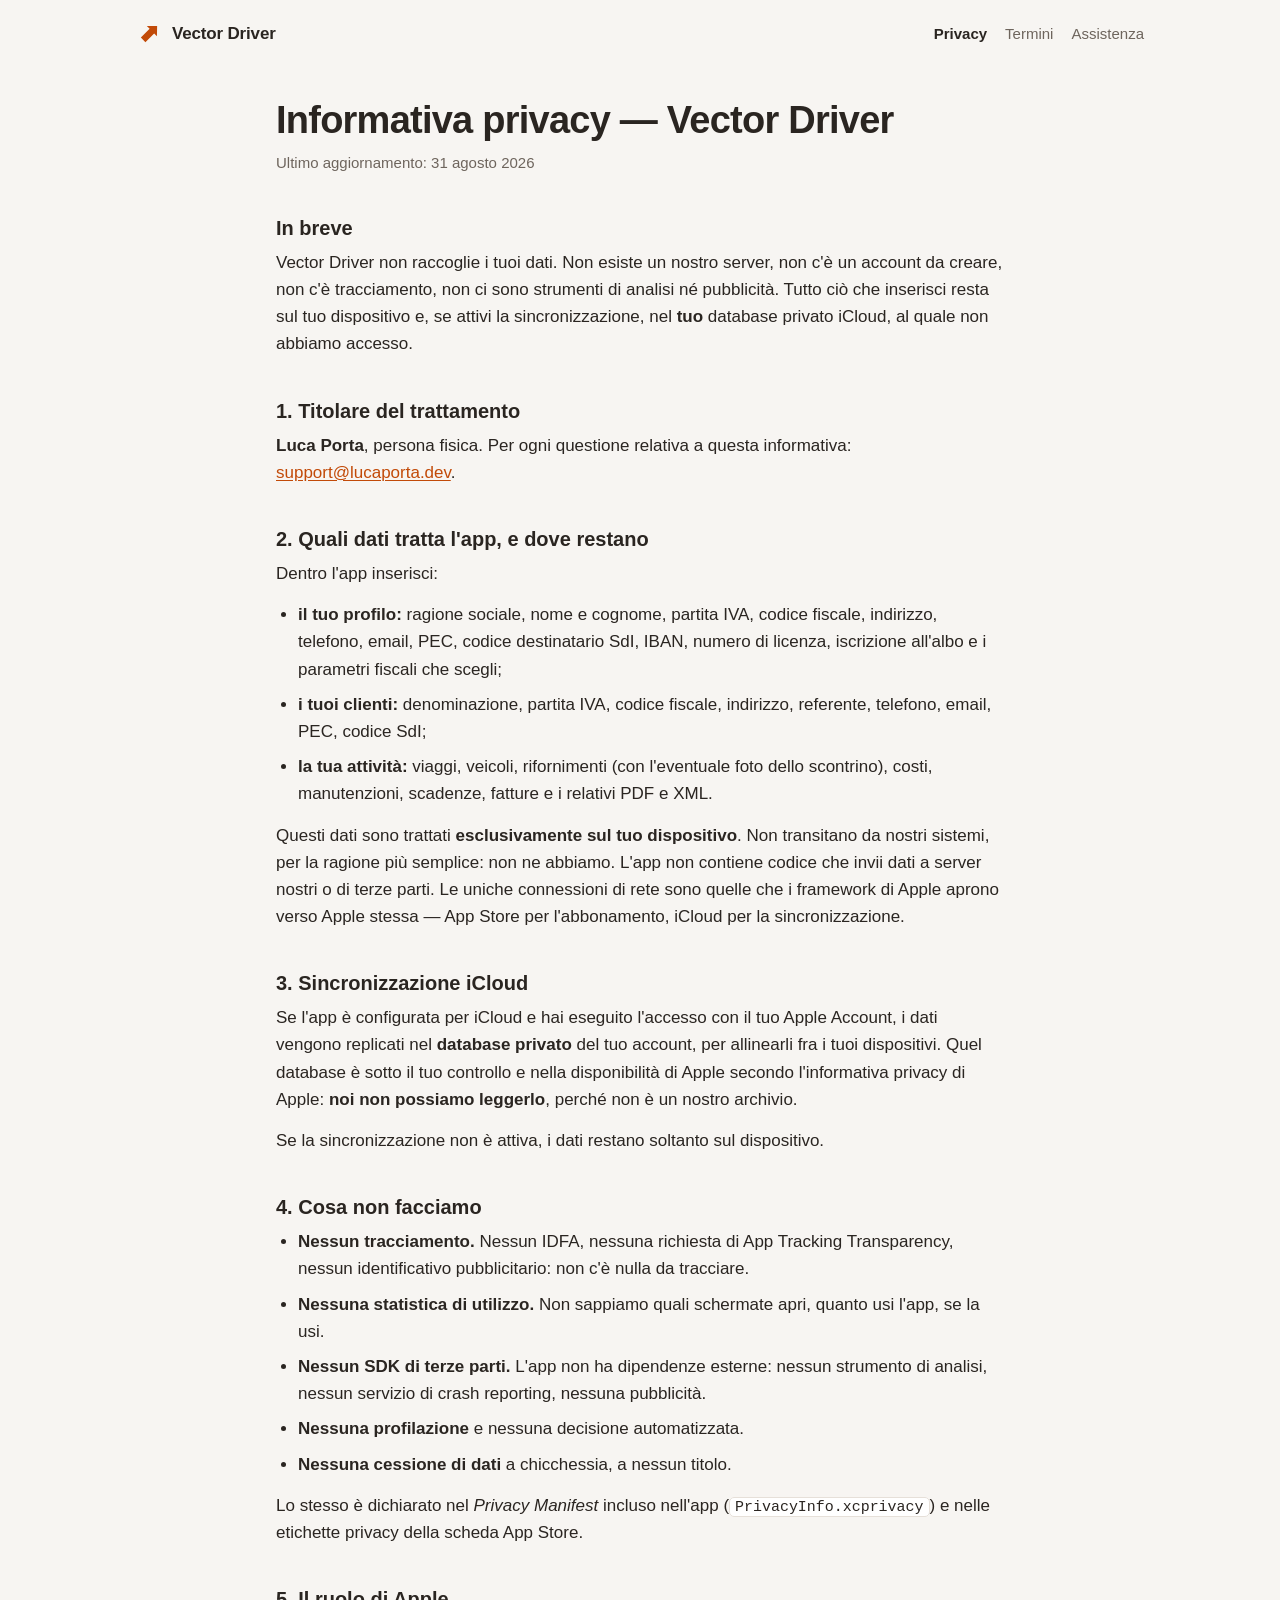
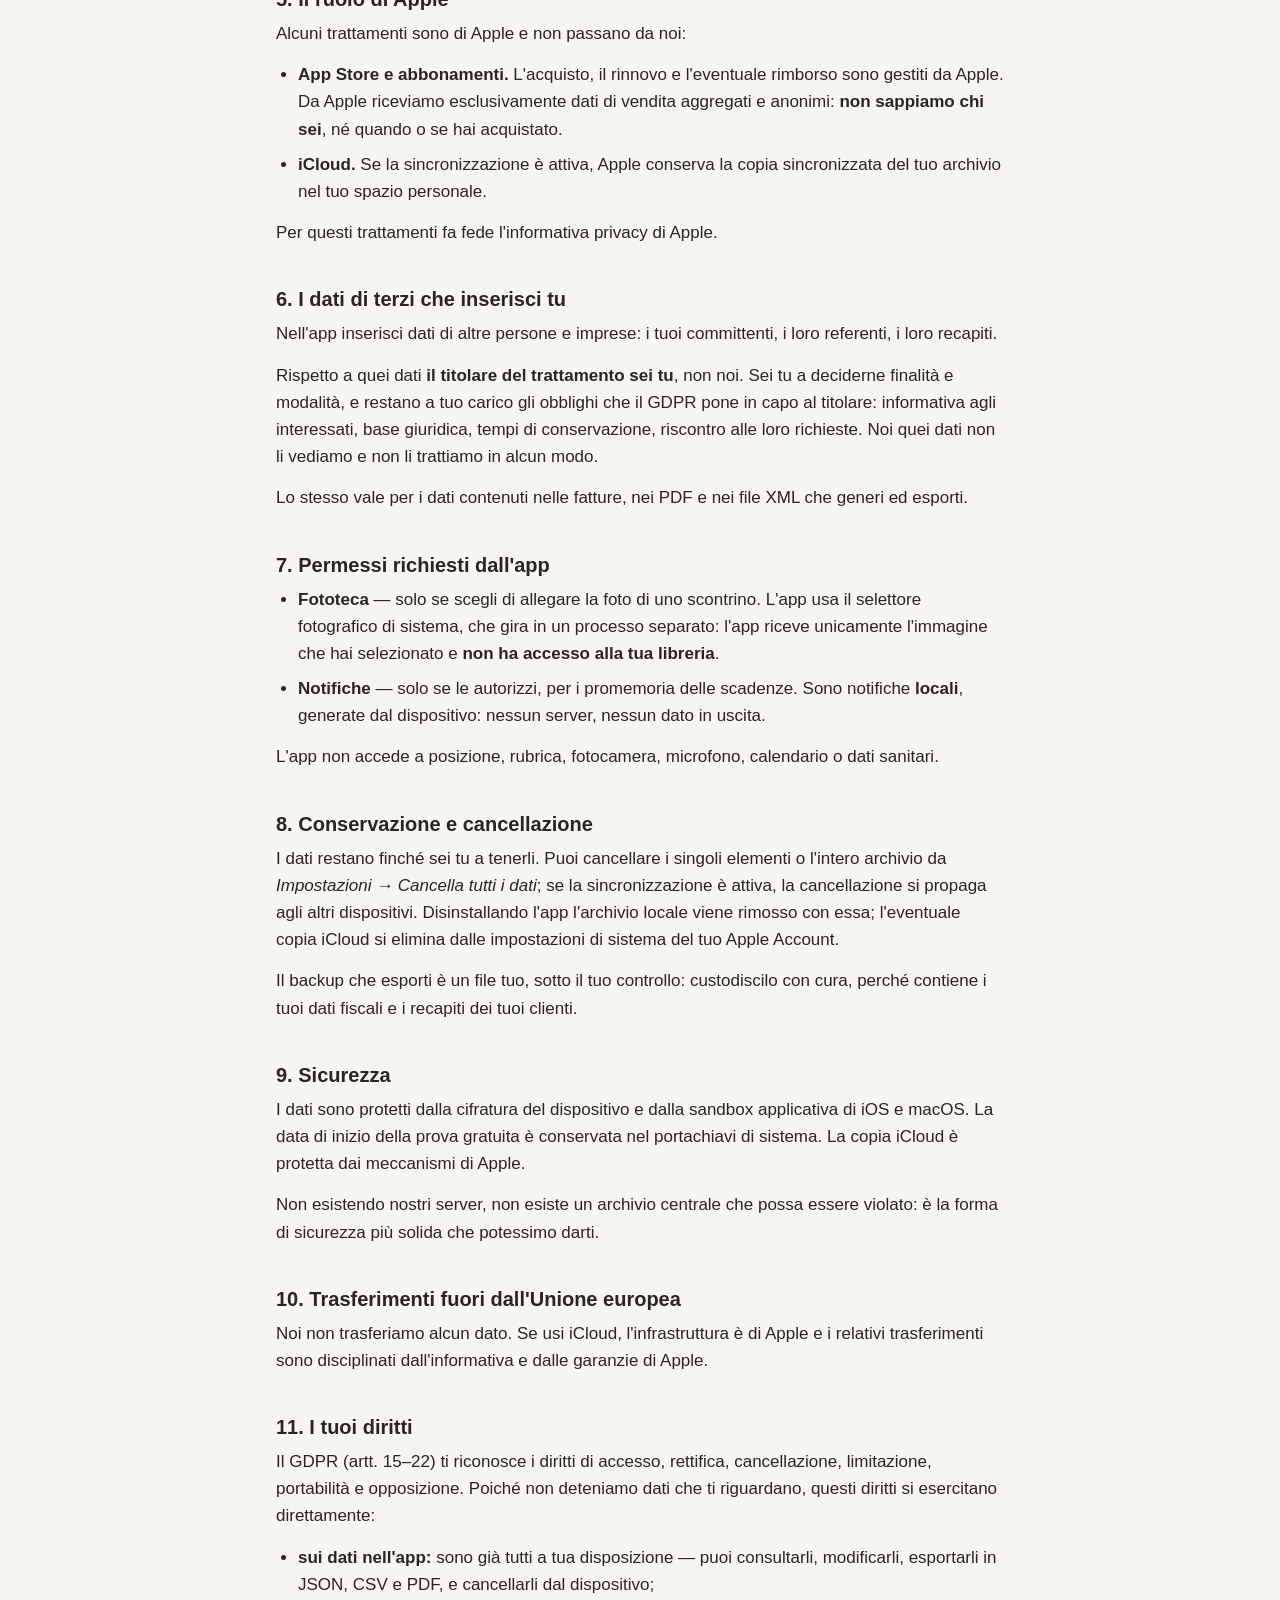
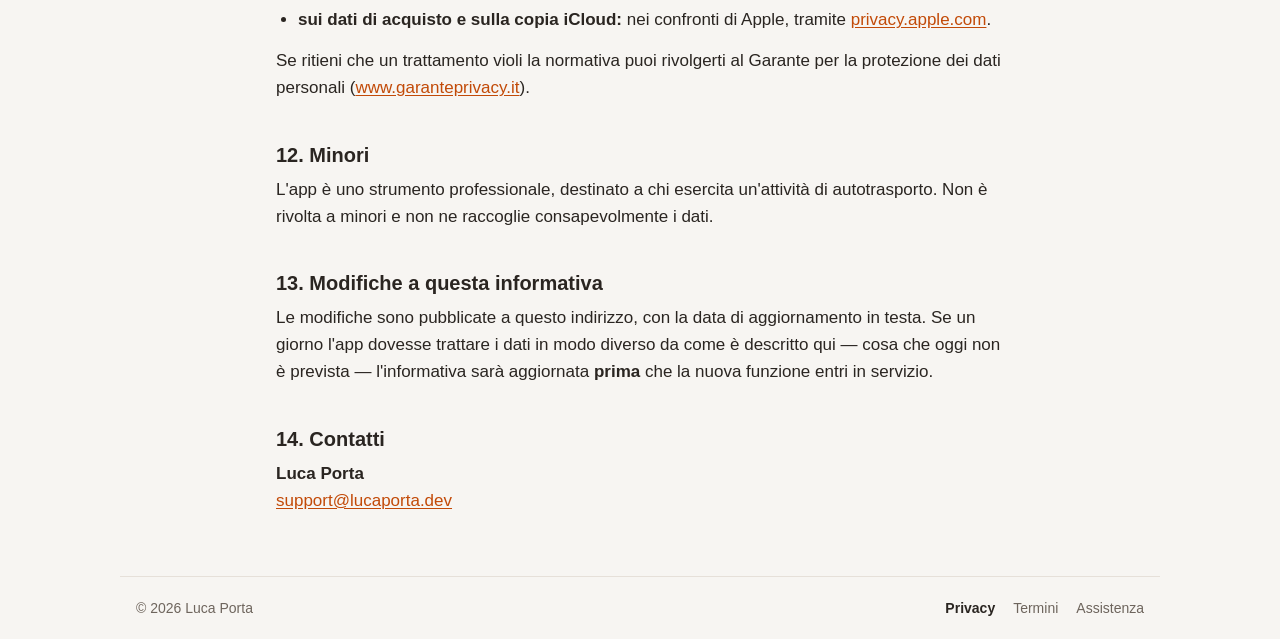
==== privacy/index.html @ d6855371 "Aggiorna il sito da Vector_app@d2dc924" ====
<!doctype html>
<html lang="it">
<head>
<meta charset="utf-8">
<meta name="viewport" content="width=device-width, initial-scale=1">
<title>Privacy — Vector Driver</title>
<meta name="description" content="Come Vector Driver tratta i tuoi dati: in breve, non li raccoglie.">
<meta name="color-scheme" content="light dark">
<link rel="icon" href="../favicon.svg" type="image/svg+xml">
<link rel="stylesheet" href="../stile.css">
</head>
<body>
<header class="testata">
  <a class="marchio" href="../"><svg viewBox="0 0 64 64" aria-hidden="true"><path d="M12.0,40.82 L33.51,19.31 L26.62,12.43 L52.0,12.0 L51.57,37.38 L44.69,30.49 L23.18,52.0 Z" fill="currentColor"/></svg><span>Vector Driver</span></a>
  <nav><a href="../privacy/" aria-current="page">Privacy</a><a href="../termini/">Termini</a><a href="../supporto/">Assistenza</a></nav>
</header>
<main class="documento">
<h1>Informativa privacy — Vector Driver</h1>
<p class="aggiornato"><strong>Ultimo aggiornamento: 31 agosto 2026</strong></p>
<h2 id="in-breve">In breve</h2>
<p>Vector Driver non raccoglie i tuoi dati. Non esiste un nostro server, non c'è un account da creare, non c'è tracciamento, non ci sono strumenti di analisi né pubblicità. Tutto ciò che inserisci resta sul tuo dispositivo e, se attivi la sincronizzazione, nel <strong>tuo</strong> database privato iCloud, al quale non abbiamo accesso.</p>
<h2 id="1-titolare-del-trattamento">1. Titolare del trattamento</h2>
<p><strong>Luca Porta</strong>, persona fisica. Per ogni questione relativa a questa informativa: <a href="mailto:support@lucaporta.dev">support@lucaporta.dev</a>.</p>
<h2 id="2-quali-dati-tratta-l-app-e-dove-restano">2. Quali dati tratta l'app, e dove restano</h2>
<p>Dentro l'app inserisci:</p>
<ul><li><strong>il tuo profilo:</strong> ragione sociale, nome e cognome, partita IVA, codice fiscale, indirizzo, telefono, email, PEC, codice destinatario SdI, IBAN, numero di licenza, iscrizione all'albo e i parametri fiscali che scegli;</li><li><strong>i tuoi clienti:</strong> denominazione, partita IVA, codice fiscale, indirizzo, referente, telefono, email, PEC, codice SdI;</li><li><strong>la tua attività:</strong> viaggi, veicoli, rifornimenti (con l'eventuale foto dello scontrino), costi, manutenzioni, scadenze, fatture e i relativi PDF e XML.</li></ul>
<p>Questi dati sono trattati <strong>esclusivamente sul tuo dispositivo</strong>. Non transitano da nostri sistemi, per la ragione più semplice: non ne abbiamo. L'app non contiene codice che invii dati a server nostri o di terze parti. Le uniche connessioni di rete sono quelle che i framework di Apple aprono verso Apple stessa — App Store per l'abbonamento, iCloud per la sincronizzazione.</p>
<h2 id="3-sincronizzazione-icloud">3. Sincronizzazione iCloud</h2>
<p>Se l'app è configurata per iCloud e hai eseguito l'accesso con il tuo Apple Account, i dati vengono replicati nel <strong>database privato</strong> del tuo account, per allinearli fra i tuoi dispositivi. Quel database è sotto il tuo controllo e nella disponibilità di Apple secondo l'informativa privacy di Apple: <strong>noi non possiamo leggerlo</strong>, perché non è un nostro archivio.</p>
<p>Se la sincronizzazione non è attiva, i dati restano soltanto sul dispositivo.</p>
<h2 id="4-cosa-non-facciamo">4. Cosa non facciamo</h2>
<ul><li><strong>Nessun tracciamento.</strong> Nessun IDFA, nessuna richiesta di App Tracking Transparency, nessun identificativo pubblicitario: non c'è nulla da tracciare.</li><li><strong>Nessuna statistica di utilizzo.</strong> Non sappiamo quali schermate apri, quanto usi l'app, se la usi.</li><li><strong>Nessun SDK di terze parti.</strong> L'app non ha dipendenze esterne: nessun strumento di analisi, nessun servizio di crash reporting, nessuna pubblicità.</li><li><strong>Nessuna profilazione</strong> e nessuna decisione automatizzata.</li><li><strong>Nessuna cessione di dati</strong> a chicchessia, a nessun titolo.</li></ul>
<p>Lo stesso è dichiarato nel <em>Privacy Manifest</em> incluso nell'app (<code>PrivacyInfo.xcprivacy</code>) e nelle etichette privacy della scheda App Store.</p>
<h2 id="5-il-ruolo-di-apple">5. Il ruolo di Apple</h2>
<p>Alcuni trattamenti sono di Apple e non passano da noi:</p>
<ul><li><strong>App Store e abbonamenti.</strong> L'acquisto, il rinnovo e l'eventuale rimborso sono gestiti da Apple. Da Apple riceviamo esclusivamente dati di vendita aggregati e anonimi: <strong>non sappiamo chi sei</strong>, né quando o se hai acquistato.</li><li><strong>iCloud.</strong> Se la sincronizzazione è attiva, Apple conserva la copia sincronizzata del tuo archivio nel tuo spazio personale.</li></ul>
<p>Per questi trattamenti fa fede l'informativa privacy di Apple.</p>
<h2 id="6-i-dati-di-terzi-che-inserisci-tu">6. I dati di terzi che inserisci tu</h2>
<p>Nell'app inserisci dati di altre persone e imprese: i tuoi committenti, i loro referenti, i loro recapiti.</p>
<p>Rispetto a quei dati <strong>il titolare del trattamento sei tu</strong>, non noi. Sei tu a deciderne finalità e modalità, e restano a tuo carico gli obblighi che il GDPR pone in capo al titolare: informativa agli interessati, base giuridica, tempi di conservazione, riscontro alle loro richieste. Noi quei dati non li vediamo e non li trattiamo in alcun modo.</p>
<p>Lo stesso vale per i dati contenuti nelle fatture, nei PDF e nei file XML che generi ed esporti.</p>
<h2 id="7-permessi-richiesti-dall-app">7. Permessi richiesti dall'app</h2>
<ul><li><strong>Fototeca</strong> — solo se scegli di allegare la foto di uno scontrino. L'app usa il selettore fotografico di sistema, che gira in un processo separato: l'app riceve unicamente l'immagine che hai selezionato e <strong>non ha accesso alla tua libreria</strong>.</li><li><strong>Notifiche</strong> — solo se le autorizzi, per i promemoria delle scadenze. Sono notifiche <strong>locali</strong>, generate dal dispositivo: nessun server, nessun dato in uscita.</li></ul>
<p>L'app non accede a posizione, rubrica, fotocamera, microfono, calendario o dati sanitari.</p>
<h2 id="8-conservazione-e-cancellazione">8. Conservazione e cancellazione</h2>
<p>I dati restano finché sei tu a tenerli. Puoi cancellare i singoli elementi o l'intero archivio da <em>Impostazioni → Cancella tutti i dati</em>; se la sincronizzazione è attiva, la cancellazione si propaga agli altri dispositivi. Disinstallando l'app l'archivio locale viene rimosso con essa; l'eventuale copia iCloud si elimina dalle impostazioni di sistema del tuo Apple Account.</p>
<p>Il backup che esporti è un file tuo, sotto il tuo controllo: custodiscilo con cura, perché contiene i tuoi dati fiscali e i recapiti dei tuoi clienti.</p>
<h2 id="9-sicurezza">9. Sicurezza</h2>
<p>I dati sono protetti dalla cifratura del dispositivo e dalla sandbox applicativa di iOS e macOS. La data di inizio della prova gratuita è conservata nel portachiavi di sistema. La copia iCloud è protetta dai meccanismi di Apple.</p>
<p>Non esistendo nostri server, non esiste un archivio centrale che possa essere violato: è la forma di sicurezza più solida che potessimo darti.</p>
<h2 id="10-trasferimenti-fuori-dall-unione-europea">10. Trasferimenti fuori dall'Unione europea</h2>
<p>Noi non trasferiamo alcun dato. Se usi iCloud, l'infrastruttura è di Apple e i relativi trasferimenti sono disciplinati dall'informativa e dalle garanzie di Apple.</p>
<h2 id="11-i-tuoi-diritti">11. I tuoi diritti</h2>
<p>Il GDPR (artt. 15–22) ti riconosce i diritti di accesso, rettifica, cancellazione, limitazione, portabilità e opposizione. Poiché non deteniamo dati che ti riguardano, questi diritti si esercitano direttamente:</p>
<ul><li><strong>sui dati nell'app:</strong> sono già tutti a tua disposizione — puoi consultarli, modificarli, esportarli in JSON, CSV e PDF, e cancellarli dal dispositivo;</li><li><strong>sui dati di acquisto e sulla copia iCloud:</strong> nei confronti di Apple, tramite <a href="https://privacy.apple.com">privacy.apple.com</a>.</li></ul>
<p>Se ritieni che un trattamento violi la normativa puoi rivolgerti al Garante per la protezione dei dati personali (<a href="https://www.garanteprivacy.it">www.garanteprivacy.it</a>).</p>
<h2 id="12-minori">12. Minori</h2>
<p>L'app è uno strumento professionale, destinato a chi esercita un'attività di autotrasporto. Non è rivolta a minori e non ne raccoglie consapevolmente i dati.</p>
<h2 id="13-modifiche-a-questa-informativa">13. Modifiche a questa informativa</h2>
<p>Le modifiche sono pubblicate a questo indirizzo, con la data di aggiornamento in testa. Se un giorno l'app dovesse trattare i dati in modo diverso da come è descritto qui — cosa che oggi non è prevista — l'informativa sarà aggiornata <strong>prima</strong> che la nuova funzione entri in servizio.</p>
<h2 id="14-contatti">14. Contatti</h2>
<address><strong>Luca Porta</strong><br><a href="mailto:support@lucaporta.dev">support@lucaporta.dev</a></address>
</main>
<footer class="piede">
  <span>© 2026 Luca Porta</span>
  <nav><a href="../privacy/" aria-current="page">Privacy</a><a href="../termini/">Termini</a><a href="../supporto/">Assistenza</a></nav>
</footer>
</body>
</html>
---- stile.css ----
/* Foglio di stile del sito vectordriver.app. Lo copia Tools/GeneraSito.py. */

:root {
  --sfondo: #F7F5F2;
  --superficie: #FFFFFF;
  --testo: #2A2521;
  --testo-tenue: #6E655D;
  --bordo: #E6E0D9;
  --accento: #C24A08;
  --accento-sfondo: #FCEBDD;
  --manca: #FFE7A3;
  color-scheme: light;
}

@media (prefers-color-scheme: dark) {
  :root:not([data-theme="light"]) {
    --sfondo: #1C1815;
    --superficie: #26211D;
    --testo: #F2EDE8;
    --testo-tenue: #A89E95;
    --bordo: #3A332D;
    --accento: #FF9E3C;
    --accento-sfondo: #3A2616;
    --manca: #6B5210;
    color-scheme: dark;
  }
}

:root[data-theme="dark"] {
  --sfondo: #1C1815;
  --superficie: #26211D;
  --testo: #F2EDE8;
  --testo-tenue: #A89E95;
  --bordo: #3A332D;
  --accento: #FF9E3C;
  --accento-sfondo: #3A2616;
  --manca: #6B5210;
  color-scheme: dark;
}

* { box-sizing: border-box; }

html { -webkit-text-size-adjust: 100%; }

body {
  margin: 0;
  background: var(--sfondo);
  color: var(--testo);
  font: 17px/1.6 -apple-system, BlinkMacSystemFont, "SF Pro Text", "Segoe UI", Roboto, sans-serif;
  display: flex;
  flex-direction: column;
  min-height: 100vh;
}

a { color: var(--accento); text-underline-offset: 2px; }

.testata, .piede {
  display: flex;
  flex-wrap: wrap;
  align-items: center;
  justify-content: space-between;
  gap: 8px 24px;
  width: 100%;
  max-width: 1040px;
  margin: 0 auto;
  padding: 20px 16px;
}

.marchio {
  display: inline-flex;
  align-items: center;
  gap: 10px;
  color: var(--testo);
  font-weight: 700;
  letter-spacing: -0.01em;
  text-decoration: none;
}
.marchio svg { width: 26px; height: 26px; color: var(--accento); }

nav { display: flex; gap: 18px; font-size: 15px; }
nav a { color: var(--testo-tenue); text-decoration: none; }
nav a:hover, nav a[aria-current="page"] { color: var(--testo); }
nav a[aria-current="page"] { font-weight: 600; }

main {
  flex: 1;
  width: 100%;
  max-width: 760px;
  margin: 0 auto;
  padding: 8px 16px 48px;
}

.documento {
  overflow-wrap: anywhere;
}
.documento h1 {
  font-size: clamp(28px, 6vw, 38px);
  line-height: 1.15;
  letter-spacing: -0.02em;
  margin: 24px 0 8px;
}
.documento h2 {
  font-size: 20px;
  line-height: 1.3;
  margin: 40px 0 8px;
  scroll-margin-top: 16px;
}
.documento p, .documento ul, .documento address { margin: 0 0 14px; }
.documento ul { padding-left: 22px; }
.documento li { margin-bottom: 8px; }
.documento address { font-style: normal; }
.documento code {
  font: 0.88em ui-monospace, "SF Mono", Menlo, monospace;
  background: var(--superficie);
  border: 1px solid var(--bordo);
  border-radius: 5px;
  padding: 1px 5px;
}
.aggiornato { color: var(--testo-tenue); font-size: 15px; }
.aggiornato strong { font-weight: 500; }

mark.manca {
  background: var(--manca);
  color: inherit;
  border-radius: 4px;
  padding: 0 3px;
}

/* Home: presentazione */

.home { max-width: 1040px; padding-bottom: 32px; }
.home h2 {
  font-size: clamp(26px, 4.5vw, 36px);
  line-height: 1.15;
  letter-spacing: -0.02em;
  margin: 0 0 12px;
}
.home h3 { font-size: 17px; margin: 0 0 4px; }
.lead { font-size: 19px; color: var(--testo-tenue); }

.telefono {
  display: block;
  width: min(300px, 78vw);
  height: auto;
  border-radius: 40px;
  border: 1px solid var(--bordo);
  box-shadow: 0 24px 60px rgb(40 25 10 / 0.22), 0 4px 12px rgb(40 25 10 / 0.08);
  justify-self: center;
}

.eroe, .funzione {
  display: grid;
  grid-template-columns: 1fr auto;
  align-items: center;
  gap: 40px 64px;
  padding: 48px 0;
}
.eroe { padding-top: 24px; }
.eroe .icona { border-radius: 20px; box-shadow: 0 8px 24px rgb(0 0 0 / 0.18); }
.eroe h1 {
  font-size: clamp(40px, 8vw, 60px);
  line-height: 1.05;
  letter-spacing: -0.035em;
  margin: 20px 0 8px;
}
.sottotitolo {
  font-size: clamp(20px, 3vw, 24px);
  font-weight: 600;
  line-height: 1.3;
  color: var(--accento);
  margin: 0 0 16px;
}
.eroe .lead { max-width: 30em; margin: 0 0 24px; }
.disponibile { display: flex; flex-wrap: wrap; align-items: center; gap: 12px; margin: 0; }
.pastiglia {
  background: var(--testo);
  color: var(--sfondo);
  border-radius: 999px;
  padding: 8px 16px;
  font-size: 15px;
  font-weight: 600;
}
.piattaforme { color: var(--testo-tenue); font-size: 15px; }

.funzione { border-top: 1px solid var(--bordo); }
.funzione:nth-of-type(odd) > div { order: 2; }
.funzione p { font-size: 18px; color: var(--testo-tenue); max-width: 30em; margin: 0; }
.funzione strong { color: var(--testo); }
.occhiello {
  font-size: 14px !important;
  font-weight: 700;
  letter-spacing: 0.06em;
  text-transform: uppercase;
  color: var(--accento) !important;
  margin: 0 0 8px !important;
}

.altro, .riservatezza, .prezzi, .contatti { border-top: 1px solid var(--bordo); padding: 56px 0; }
.griglia {
  display: grid;
  grid-template-columns: repeat(auto-fit, minmax(280px, 1fr));
  gap: 12px;
  margin-top: 24px;
}
.griglia div, .piano {
  background: var(--superficie);
  border: 1px solid var(--bordo);
  border-radius: 16px;
  padding: 18px 20px;
}
.griglia p { margin: 0; font-size: 15px; color: var(--testo-tenue); }

.riservatezza {
  text-align: center;
}
.riservatezza p { font-size: 18px; color: var(--testo-tenue); max-width: 36em; margin: 0 auto; }

.prezzi { text-align: center; }
.prezzi .lead { max-width: 32em; margin: 0 auto 28px; }
.piani {
  display: grid;
  grid-template-columns: repeat(auto-fit, minmax(220px, 1fr));
  gap: 16px;
  max-width: 560px;
  margin: 0 auto 20px;
}
.piano p { margin: 0; color: var(--testo-tenue); font-size: 15px; }
.piano .cifra { font-size: 34px; font-weight: 700; letter-spacing: -0.02em; color: var(--testo); margin: 4px 0; }
.cifra span { font-size: 16px; font-weight: 500; color: var(--testo-tenue); }
.piano.evidenza { border: 2px solid var(--accento); background: var(--accento-sfondo); }
.nota-piccola { font-size: 14px; color: var(--testo-tenue); max-width: 34em; margin: 0 auto; }

.contatti { text-align: center; color: var(--testo-tenue); }
.contatti p { margin: 0; }

@media (max-width: 760px) {
  .eroe, .funzione { grid-template-columns: 1fr; text-align: center; padding: 40px 0; }
  .funzione:nth-of-type(odd) > div { order: 0; }
  .eroe .lead, .funzione p { margin-left: auto; margin-right: auto; }
  .disponibile { justify-content: center; }
}

.piede {
  border-top: 1px solid var(--bordo);
  color: var(--testo-tenue);
  font-size: 14px;
}
.piede nav { font-size: 14px; }
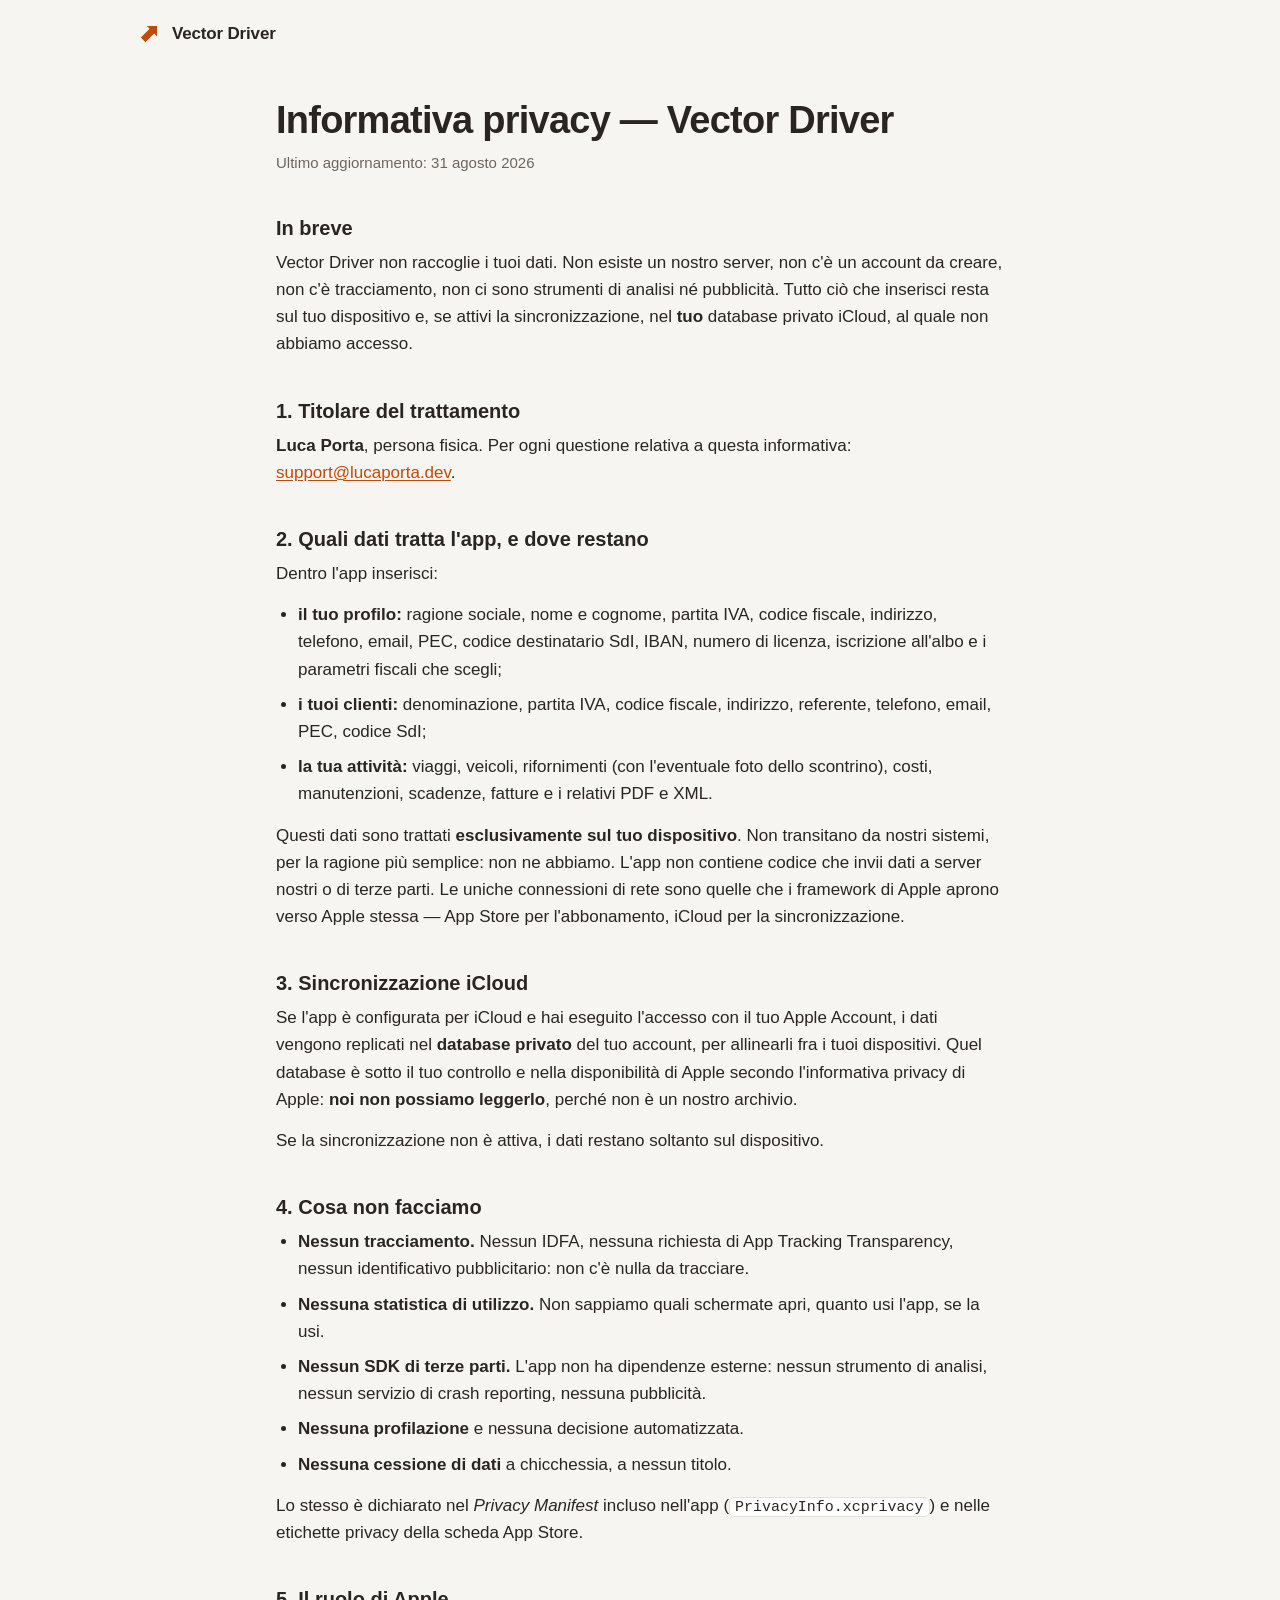
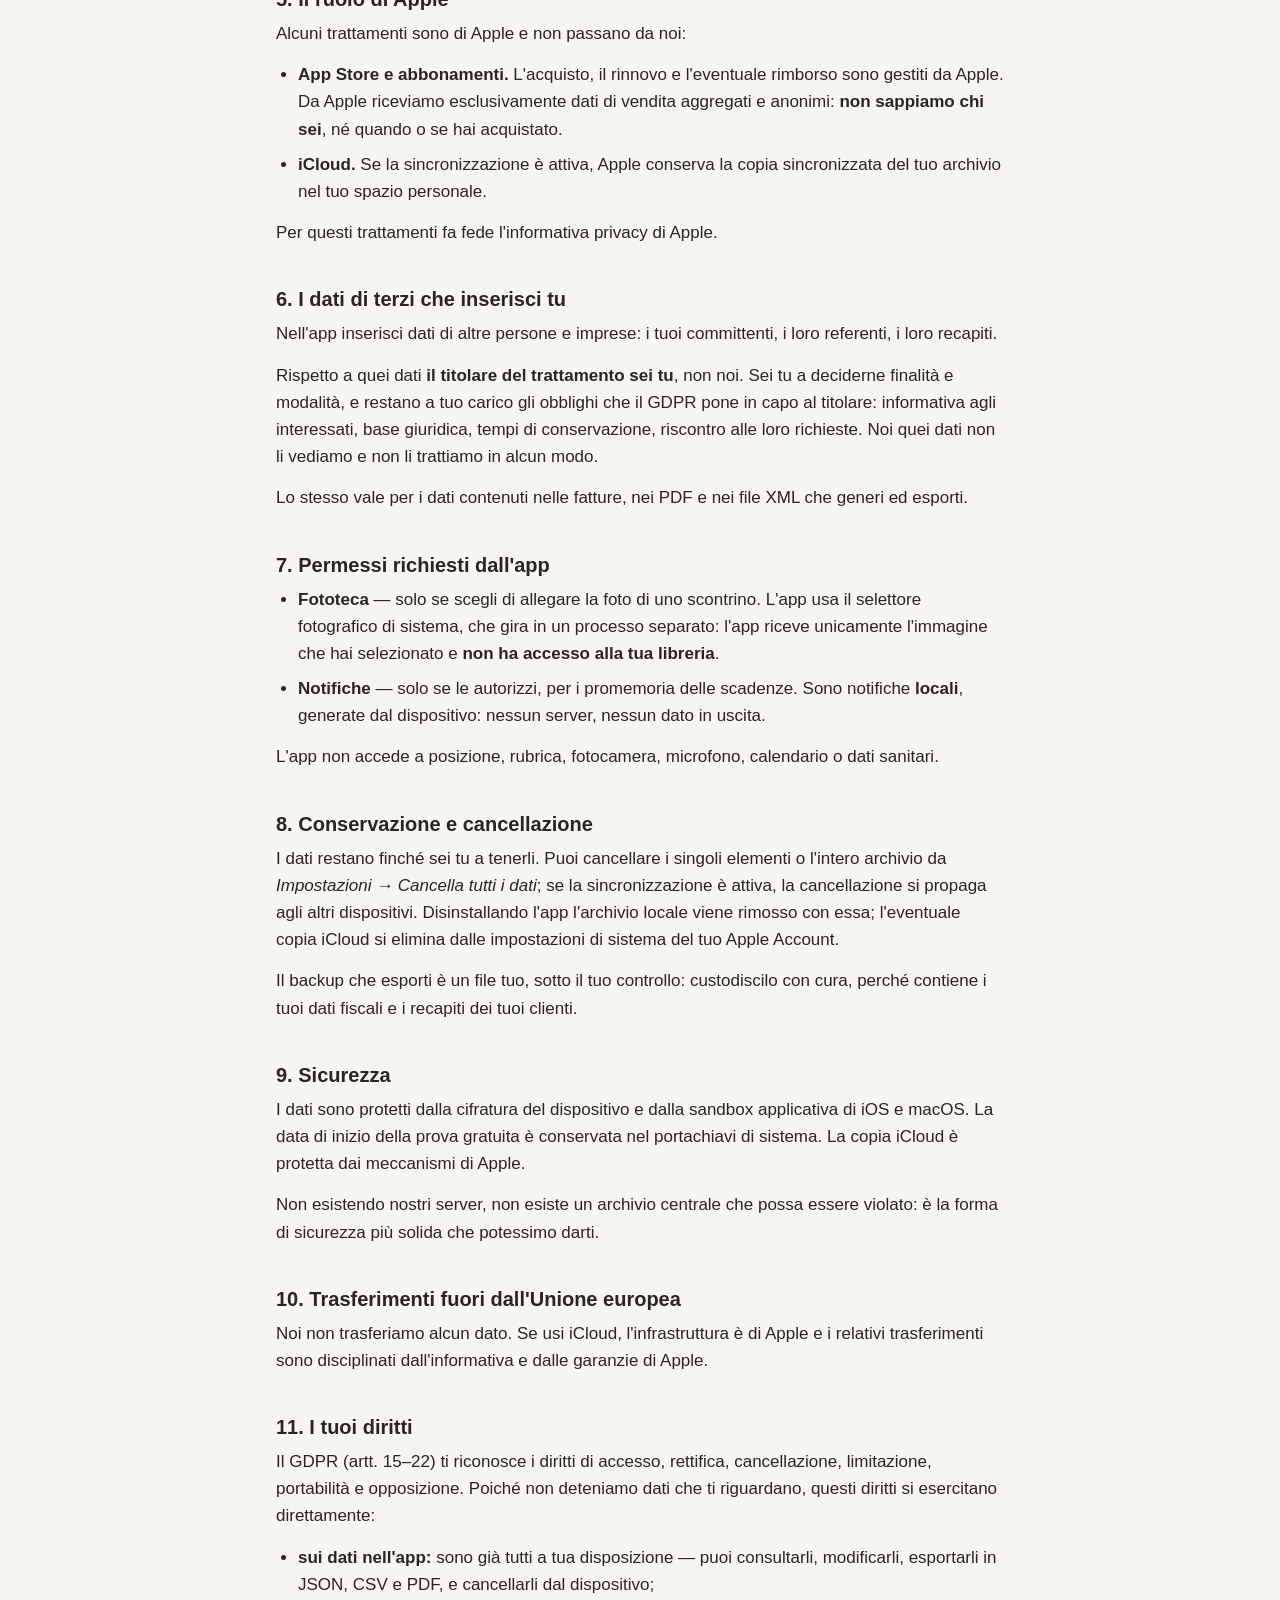
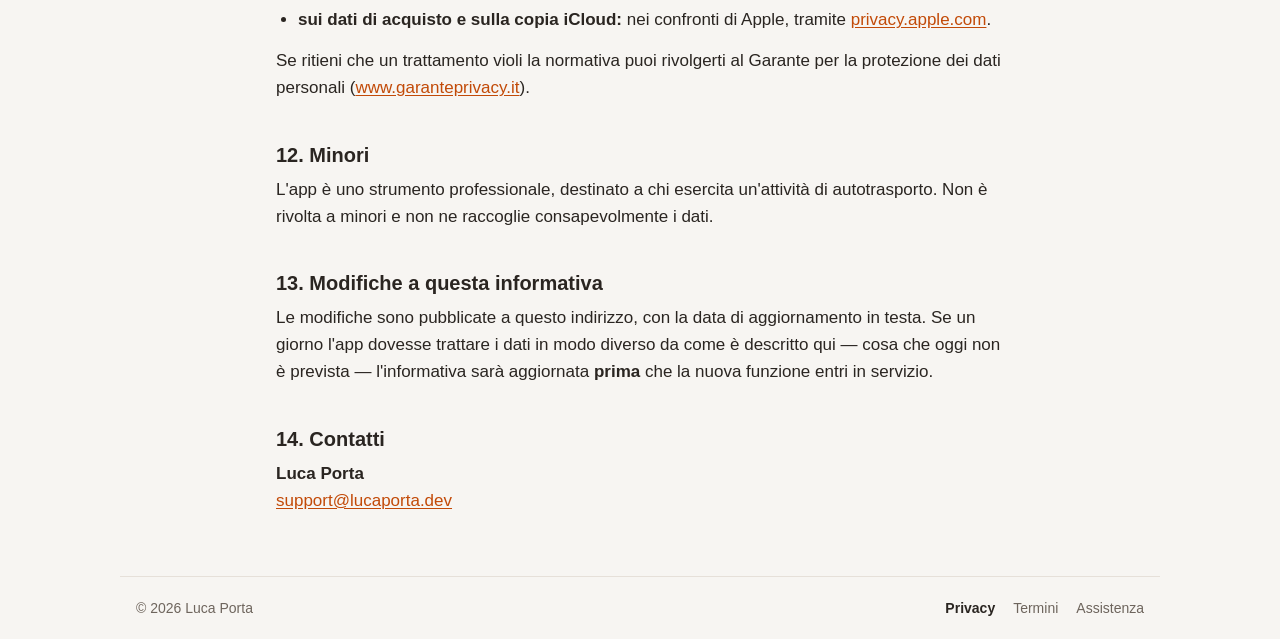
==== commit 537fc744: "Aggiorna il sito da Vector_app@8df776e" ====
--- a/privacy/index.html
+++ b/privacy/index.html
@@ -12,7 +12,6 @@
 <body>
 <header class="testata">
   <a class="marchio" href="../"><svg viewBox="0 0 64 64" aria-hidden="true"><path d="M12.0,40.82 L33.51,19.31 L26.62,12.43 L52.0,12.0 L51.57,37.38 L44.69,30.49 L23.18,52.0 Z" fill="currentColor"/></svg><span>Vector Driver</span></a>
-  <nav><a href="../privacy/" aria-current="page">Privacy</a><a href="../termini/">Termini</a><a href="../supporto/">Assistenza</a></nav>
 </header>
 <main class="documento">
 <h1>Informativa privacy — Vector Driver</h1>
--- a/stile.css
+++ b/stile.css
@@ -1,4 +1,4 @@
-/* Foglio di stile del sito vectordriver.app. Lo copia Tools/GeneraSito.py. */
+/* Foglio di stile del sito vectordriver.lucaporta.dev. Lo copia Tools/GeneraSito.py. */
 
 :root {
   --sfondo: #F7F5F2;
@@ -195,14 +195,14 @@
   margin: 0 0 8px !important;
 }
 
-.altro, .riservatezza, .prezzi, .contatti { border-top: 1px solid var(--bordo); padding: 56px 0; }
+.dispositivi, .altro, .riservatezza, .prezzi, .contatti { border-top: 1px solid var(--bordo); padding: 56px 0; }
 .griglia {
   display: grid;
   grid-template-columns: repeat(auto-fit, minmax(280px, 1fr));
   gap: 12px;
   margin-top: 24px;
 }
-.griglia div, .piano {
+.griglia div {
   background: var(--superficie);
   border: 1px solid var(--bordo);
   border-radius: 16px;
@@ -217,21 +217,27 @@
 
 .prezzi { text-align: center; }
 .prezzi .lead { max-width: 32em; margin: 0 auto 28px; }
-.piani {
-  display: grid;
-  grid-template-columns: repeat(auto-fit, minmax(220px, 1fr));
-  gap: 16px;
-  max-width: 560px;
-  margin: 0 auto 20px;
-}
-.piano p { margin: 0; color: var(--testo-tenue); font-size: 15px; }
-.piano .cifra { font-size: 34px; font-weight: 700; letter-spacing: -0.02em; color: var(--testo); margin: 4px 0; }
-.cifra span { font-size: 16px; font-weight: 500; color: var(--testo-tenue); }
-.piano.evidenza { border: 2px solid var(--accento); background: var(--accento-sfondo); }
 .nota-piccola { font-size: 14px; color: var(--testo-tenue); max-width: 34em; margin: 0 auto; }
 
 .contatti { text-align: center; color: var(--testo-tenue); }
 .contatti p { margin: 0; }
+
+.dispositivi { text-align: center; }
+.dispositivi .lead { max-width: 34em; margin: 0 auto 36px; }
+.dispositivi figure { margin: 0 auto 36px; }
+.dispositivi img {
+  display: block;
+  width: 100%;
+  height: auto;
+  border: 1px solid var(--bordo);
+  box-shadow: 0 24px 60px rgb(40 25 10 / 0.18), 0 4px 12px rgb(40 25 10 / 0.08);
+}
+.dispositivi .mac { max-width: 960px; }
+.dispositivi .mac img { border-radius: 12px; }
+.dispositivi .ipad { max-width: 760px; }
+/* La cornice scura fa leggere lo schermo come un iPad. */
+.dispositivi .ipad img { border: 12px solid #1C1815; border-radius: 28px; }
+.dispositivi figcaption { margin-top: 14px; font-size: 14px; color: var(--testo-tenue); }
 
 @media (max-width: 760px) {
   .eroe, .funzione { grid-template-columns: 1fr; text-align: center; padding: 40px 0; }
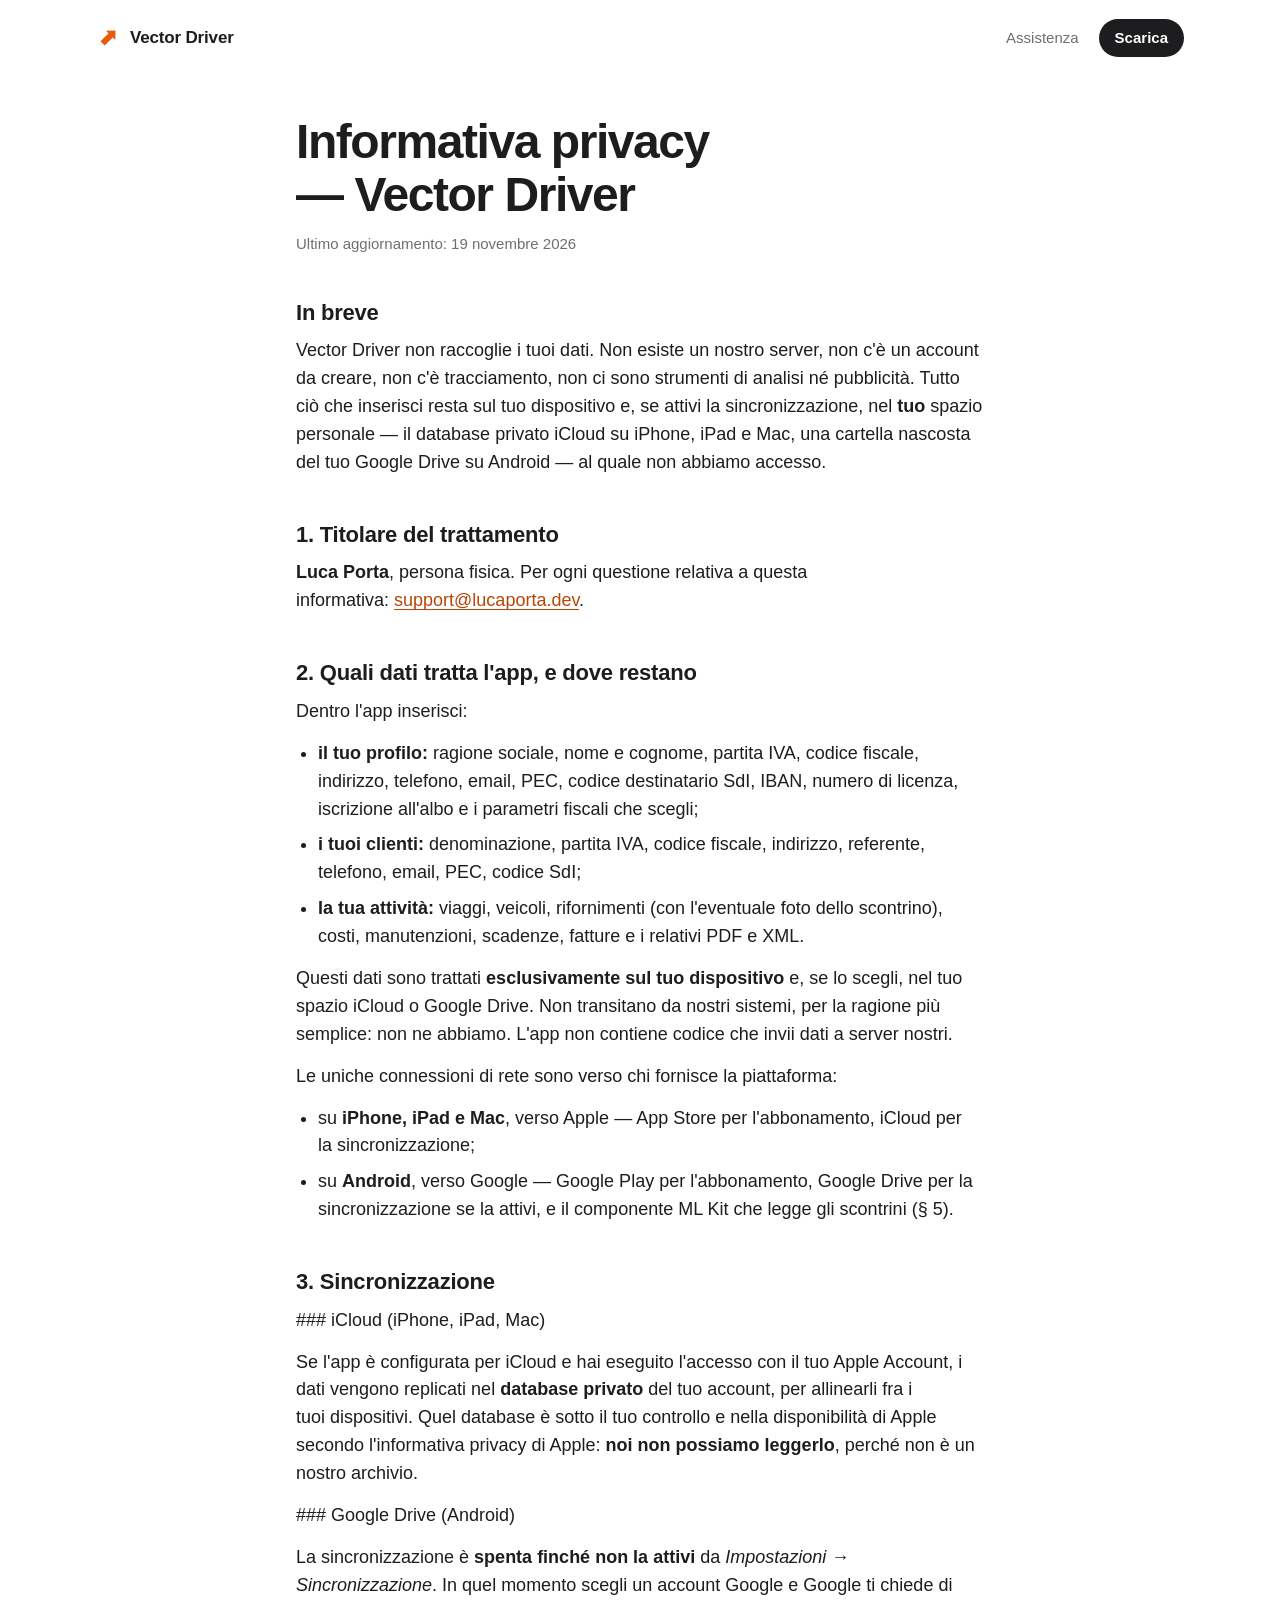
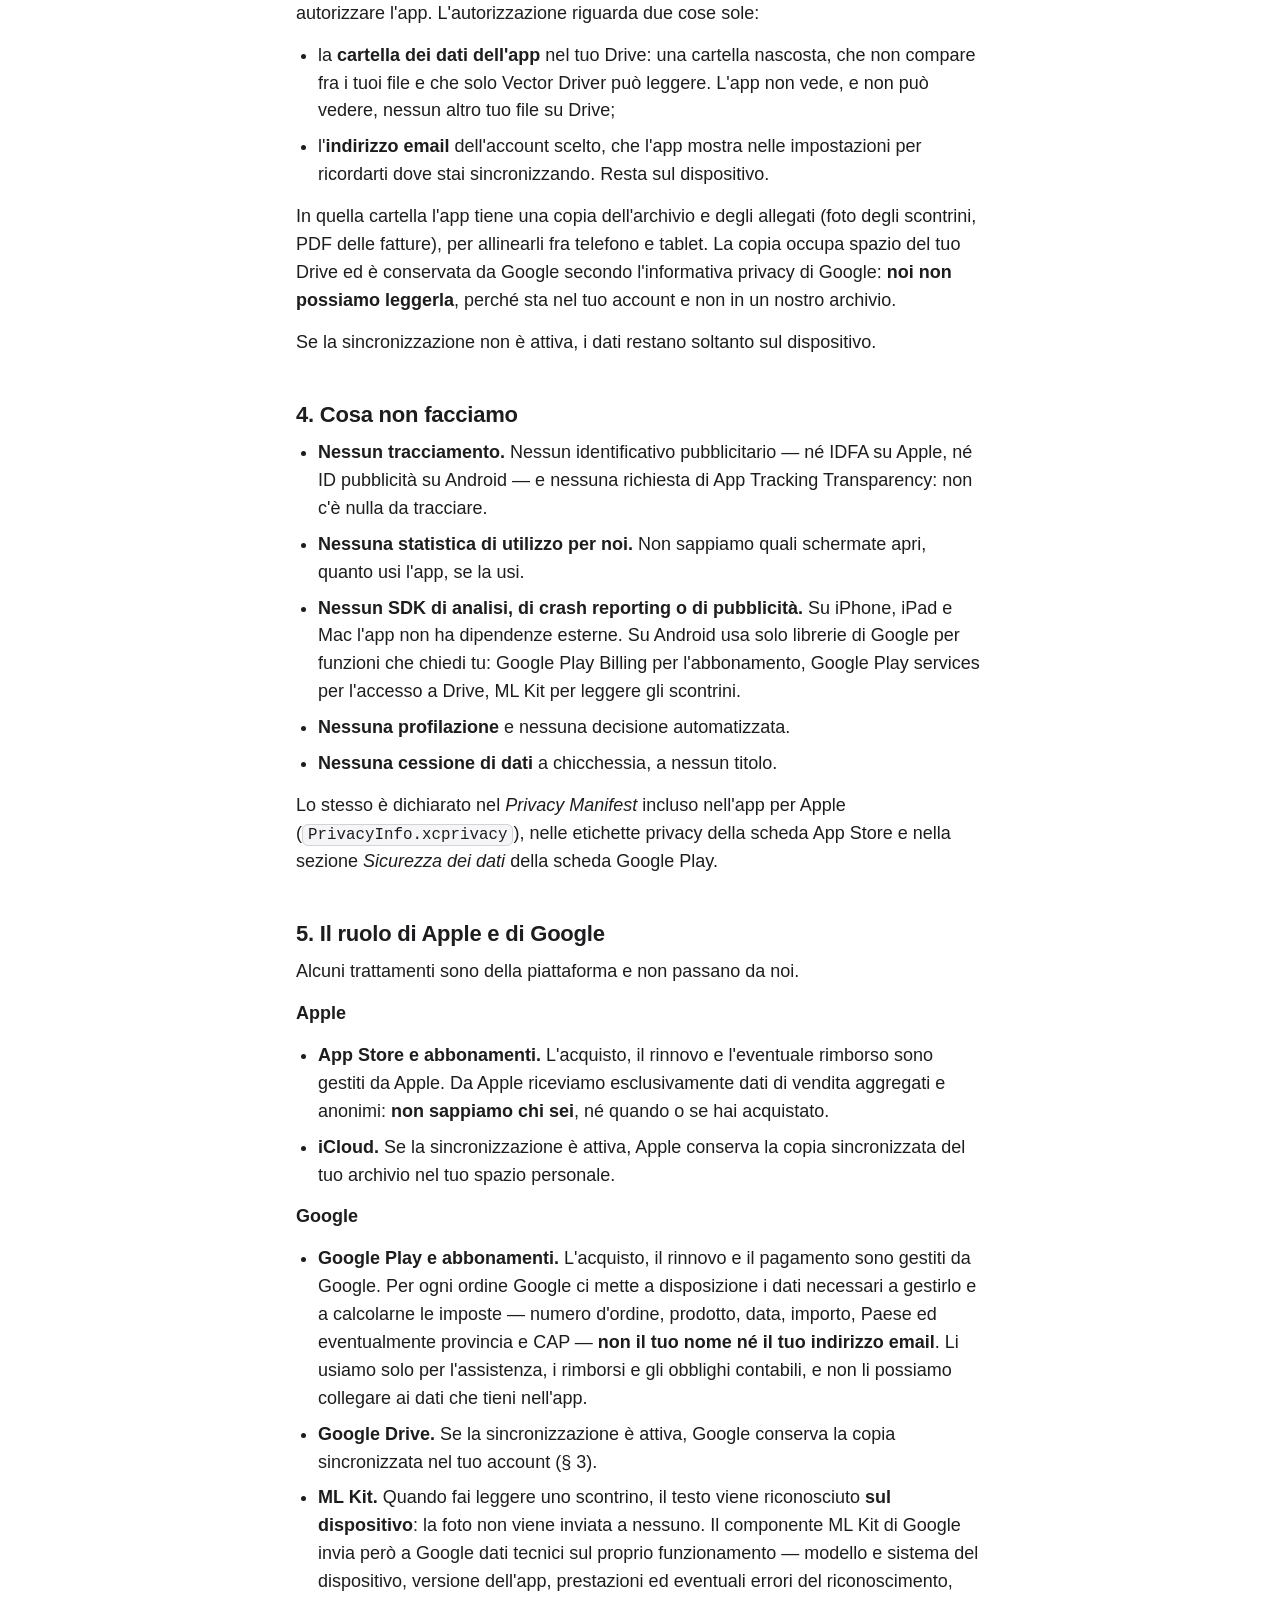
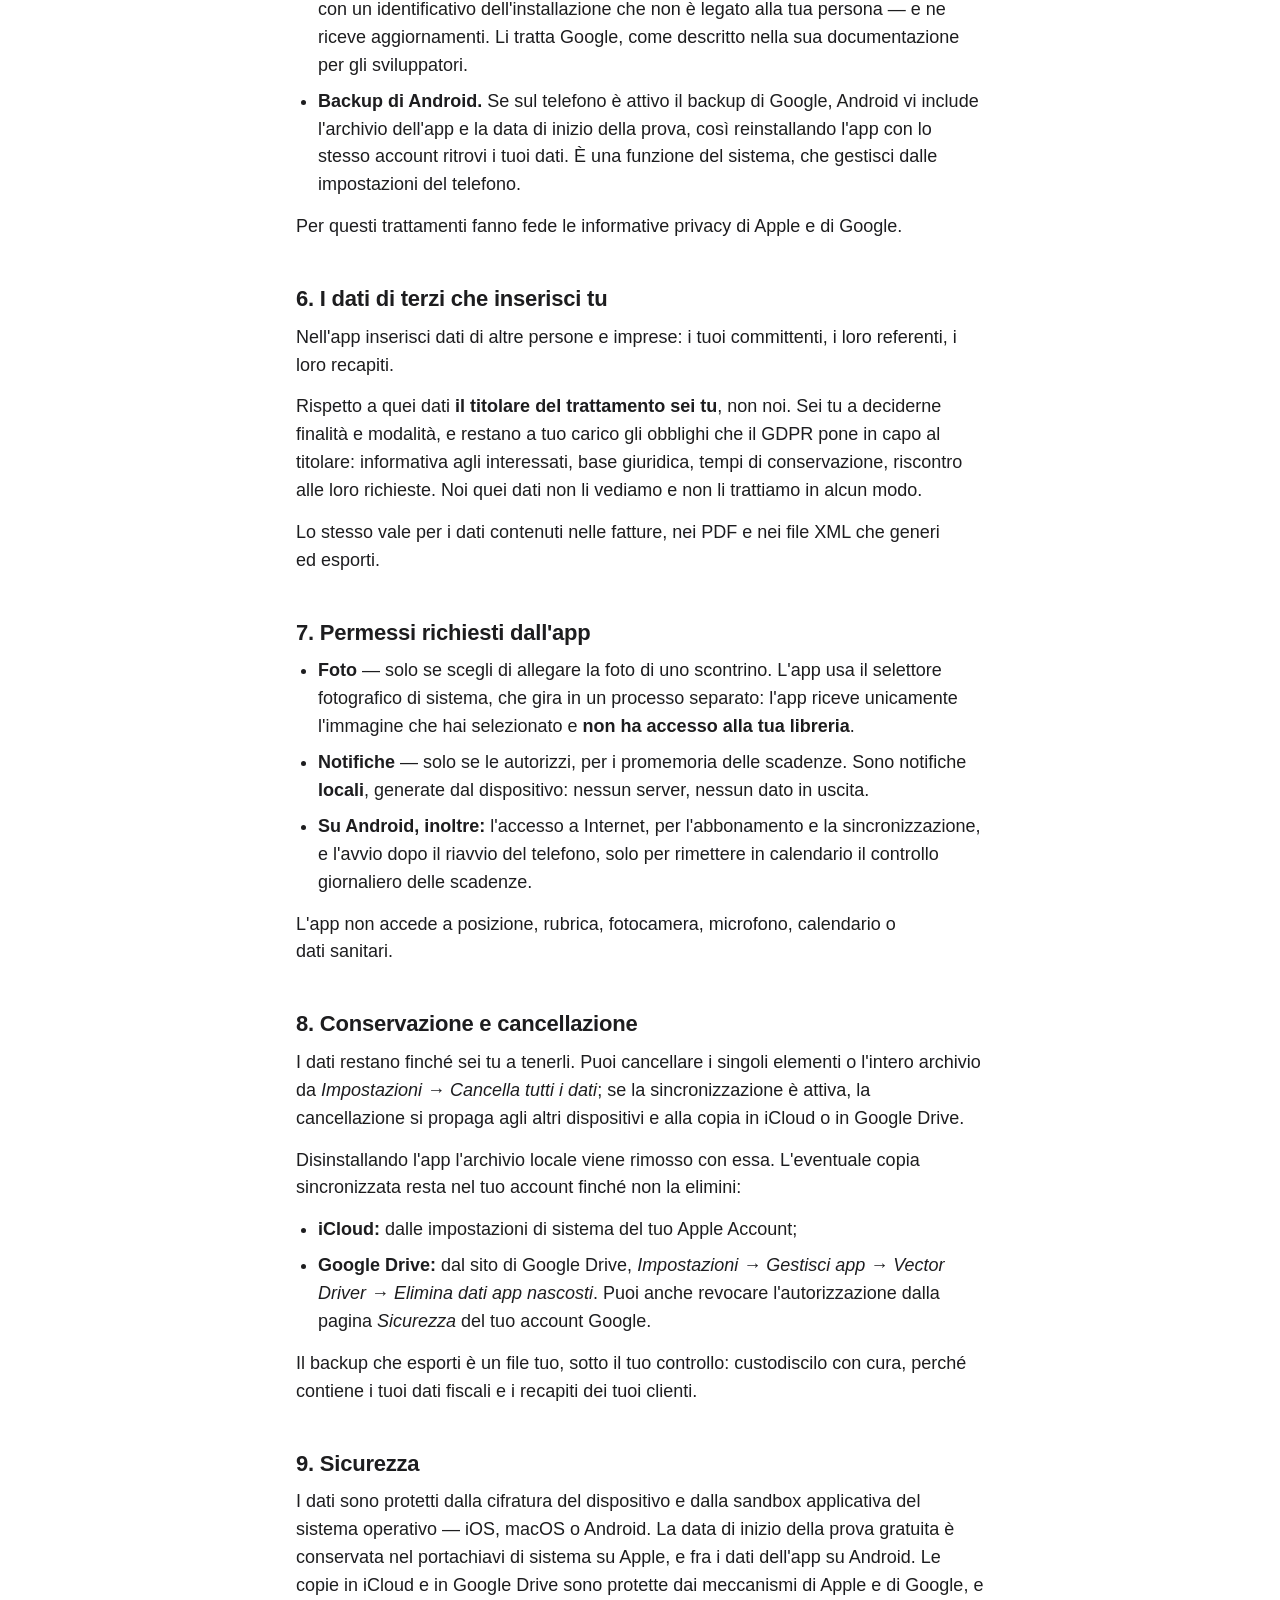
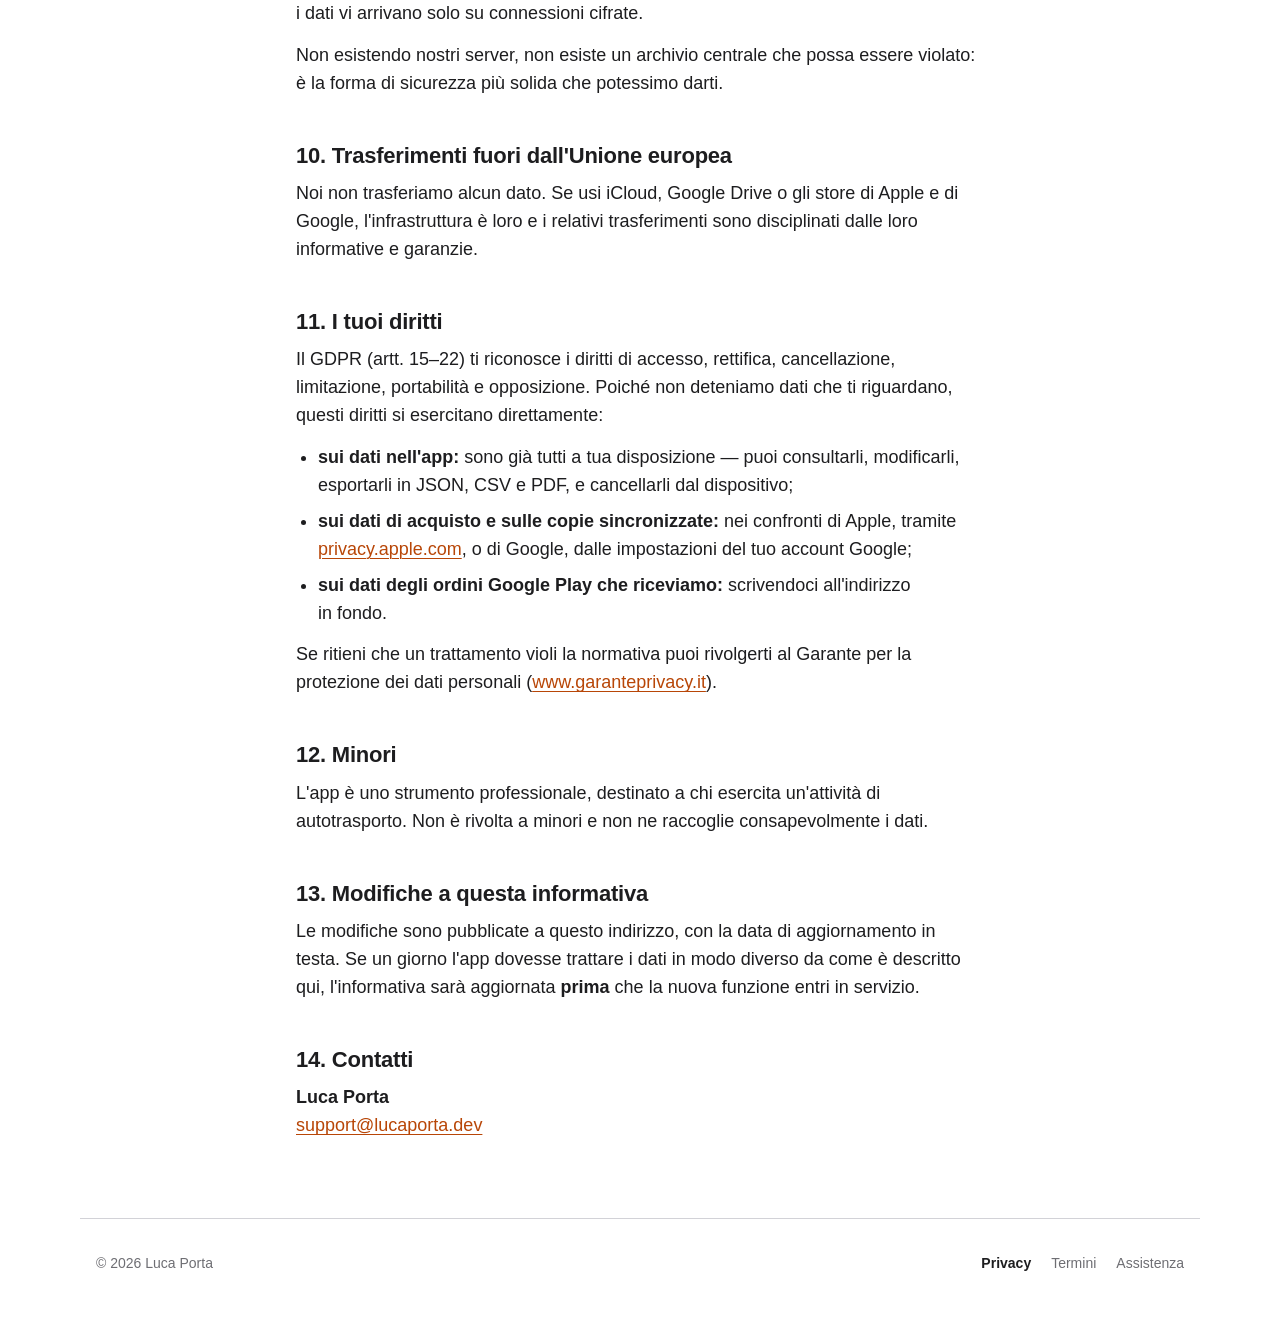
==== commit cfa3dbff: "Aggiorna il sito da Vector_app@28a33a9" ====
--- a/privacy/index.html
+++ b/privacy/index.html
@@ -6,63 +6,81 @@
 <title>Privacy — Vector Driver</title>
 <meta name="description" content="Come Vector Driver tratta i tuoi dati: in breve, non li raccoglie.">
 <meta name="color-scheme" content="light dark">
+<meta name="apple-itunes-app" content="app-id=6828247352">
 <link rel="icon" href="../favicon.svg" type="image/svg+xml">
 <link rel="stylesheet" href="../stile.css">
 </head>
 <body>
+<a class="salta" href="#contenuto">Vai al contenuto</a>
 <header class="testata">
   <a class="marchio" href="../"><svg viewBox="0 0 64 64" aria-hidden="true"><path d="M12.0,40.82 L33.51,19.31 L26.62,12.43 L52.0,12.0 L51.57,37.38 L44.69,30.49 L23.18,52.0 Z" fill="currentColor"/></svg><span>Vector Driver</span></a>
+  <nav aria-label="Principale">
+    <a href="../supporto/">Assistenza</a>
+    <a class="scarica" href="https://apps.apple.com/it/app/id6828247352">Scarica</a>
+  </nav>
 </header>
-<main class="documento">
+<main id="contenuto" class="documento">
 <h1>Informativa privacy — Vector Driver</h1>
-<p class="aggiornato"><strong>Ultimo aggiornamento: 31 agosto 2026</strong></p>
+<p class="aggiornato"><strong>Ultimo aggiornamento: 19 novembre 2026</strong></p>
 <h2 id="in-breve">In breve</h2>
-<p>Vector Driver non raccoglie i tuoi dati. Non esiste un nostro server, non c'è un account da creare, non c'è tracciamento, non ci sono strumenti di analisi né pubblicità. Tutto ciò che inserisci resta sul tuo dispositivo e, se attivi la sincronizzazione, nel <strong>tuo</strong> database privato iCloud, al quale non abbiamo accesso.</p>
+<p>Vector Driver non raccoglie i tuoi dati. Non esiste un nostro server, non c'è un account da creare, non c'è tracciamento, non ci sono strumenti di analisi né pubblicità. Tutto ciò che inserisci resta sul tuo dispositivo e, se attivi la sincronizzazione, nel <strong>tuo</strong> spazio personale — il database privato iCloud su iPhone, iPad e Mac, una cartella nascosta del tuo Google Drive su Android — al quale non abbiamo accesso.</p>
 <h2 id="1-titolare-del-trattamento">1. Titolare del trattamento</h2>
 <p><strong>Luca Porta</strong>, persona fisica. Per ogni questione relativa a questa informativa: <a href="mailto:support@lucaporta.dev">support@lucaporta.dev</a>.</p>
 <h2 id="2-quali-dati-tratta-l-app-e-dove-restano">2. Quali dati tratta l'app, e dove restano</h2>
 <p>Dentro l'app inserisci:</p>
 <ul><li><strong>il tuo profilo:</strong> ragione sociale, nome e cognome, partita IVA, codice fiscale, indirizzo, telefono, email, PEC, codice destinatario SdI, IBAN, numero di licenza, iscrizione all'albo e i parametri fiscali che scegli;</li><li><strong>i tuoi clienti:</strong> denominazione, partita IVA, codice fiscale, indirizzo, referente, telefono, email, PEC, codice SdI;</li><li><strong>la tua attività:</strong> viaggi, veicoli, rifornimenti (con l'eventuale foto dello scontrino), costi, manutenzioni, scadenze, fatture e i relativi PDF e XML.</li></ul>
-<p>Questi dati sono trattati <strong>esclusivamente sul tuo dispositivo</strong>. Non transitano da nostri sistemi, per la ragione più semplice: non ne abbiamo. L'app non contiene codice che invii dati a server nostri o di terze parti. Le uniche connessioni di rete sono quelle che i framework di Apple aprono verso Apple stessa — App Store per l'abbonamento, iCloud per la sincronizzazione.</p>
-<h2 id="3-sincronizzazione-icloud">3. Sincronizzazione iCloud</h2>
+<p>Questi dati sono trattati <strong>esclusivamente sul tuo dispositivo</strong> e, se lo scegli, nel tuo spazio iCloud o Google Drive. Non transitano da nostri sistemi, per la ragione più semplice: non ne abbiamo. L'app non contiene codice che invii dati a server nostri.</p>
+<p>Le uniche connessioni di rete sono verso chi fornisce la piattaforma:</p>
+<ul><li>su <strong>iPhone, iPad e Mac</strong>, verso Apple — App Store per l'abbonamento, iCloud per la sincronizzazione;</li><li>su <strong>Android</strong>, verso Google — Google Play per l'abbonamento, Google Drive per la sincronizzazione se la attivi, e il componente ML Kit che legge gli scontrini (§ 5).</li></ul>
+<h2 id="3-sincronizzazione">3. Sincronizzazione</h2>
+<p>### iCloud (iPhone, iPad, Mac)</p>
 <p>Se l'app è configurata per iCloud e hai eseguito l'accesso con il tuo Apple Account, i dati vengono replicati nel <strong>database privato</strong> del tuo account, per allinearli fra i tuoi dispositivi. Quel database è sotto il tuo controllo e nella disponibilità di Apple secondo l'informativa privacy di Apple: <strong>noi non possiamo leggerlo</strong>, perché non è un nostro archivio.</p>
+<p>### Google Drive (Android)</p>
+<p>La sincronizzazione è <strong>spenta finché non la attivi</strong> da <em>Impostazioni → Sincronizzazione</em>. In quel momento scegli un account Google e Google ti chiede di autorizzare l'app. L'autorizzazione riguarda due cose sole:</p>
+<ul><li>la <strong>cartella dei dati dell'app</strong> nel tuo Drive: una cartella nascosta, che non compare fra i tuoi file e che solo Vector Driver può leggere. L'app non vede, e non può vedere, nessun altro tuo file su Drive;</li><li>l'<strong>indirizzo email</strong> dell'account scelto, che l'app mostra nelle impostazioni per ricordarti dove stai sincronizzando. Resta sul dispositivo.</li></ul>
+<p>In quella cartella l'app tiene una copia dell'archivio e degli allegati (foto degli scontrini, PDF delle fatture), per allinearli fra telefono e tablet. La copia occupa spazio del tuo Drive ed è conservata da Google secondo l'informativa privacy di Google: <strong>noi non possiamo leggerla</strong>, perché sta nel tuo account e non in un nostro archivio.</p>
 <p>Se la sincronizzazione non è attiva, i dati restano soltanto sul dispositivo.</p>
 <h2 id="4-cosa-non-facciamo">4. Cosa non facciamo</h2>
-<ul><li><strong>Nessun tracciamento.</strong> Nessun IDFA, nessuna richiesta di App Tracking Transparency, nessun identificativo pubblicitario: non c'è nulla da tracciare.</li><li><strong>Nessuna statistica di utilizzo.</strong> Non sappiamo quali schermate apri, quanto usi l'app, se la usi.</li><li><strong>Nessun SDK di terze parti.</strong> L'app non ha dipendenze esterne: nessun strumento di analisi, nessun servizio di crash reporting, nessuna pubblicità.</li><li><strong>Nessuna profilazione</strong> e nessuna decisione automatizzata.</li><li><strong>Nessuna cessione di dati</strong> a chicchessia, a nessun titolo.</li></ul>
-<p>Lo stesso è dichiarato nel <em>Privacy Manifest</em> incluso nell'app (<code>PrivacyInfo.xcprivacy</code>) e nelle etichette privacy della scheda App Store.</p>
-<h2 id="5-il-ruolo-di-apple">5. Il ruolo di Apple</h2>
-<p>Alcuni trattamenti sono di Apple e non passano da noi:</p>
+<ul><li><strong>Nessun tracciamento.</strong> Nessun identificativo pubblicitario — né IDFA su Apple, né ID pubblicità su Android — e nessuna richiesta di App Tracking Transparency: non c'è nulla da tracciare.</li><li><strong>Nessuna statistica di utilizzo per noi.</strong> Non sappiamo quali schermate apri, quanto usi l'app, se la usi.</li><li><strong>Nessun SDK di analisi, di crash reporting o di pubblicità.</strong> Su iPhone, iPad e Mac l'app non ha dipendenze esterne. Su Android usa solo librerie di Google per funzioni che chiedi tu: Google Play Billing per l'abbonamento, Google Play services per l'accesso a Drive, ML Kit per leggere gli scontrini.</li><li><strong>Nessuna profilazione</strong> e nessuna decisione automatizzata.</li><li><strong>Nessuna cessione di dati</strong> a chicchessia, a nessun titolo.</li></ul>
+<p>Lo stesso è dichiarato nel <em>Privacy Manifest</em> incluso nell'app per Apple (<code>PrivacyInfo.xcprivacy</code>), nelle etichette privacy della scheda App Store e nella sezione <em>Sicurezza dei dati</em> della scheda Google Play.</p>
+<h2 id="5-il-ruolo-di-apple-e-di-google">5. Il ruolo di Apple e di Google</h2>
+<p>Alcuni trattamenti sono della piattaforma e non passano da noi.</p>
+<p><strong>Apple</strong></p>
 <ul><li><strong>App Store e abbonamenti.</strong> L'acquisto, il rinnovo e l'eventuale rimborso sono gestiti da Apple. Da Apple riceviamo esclusivamente dati di vendita aggregati e anonimi: <strong>non sappiamo chi sei</strong>, né quando o se hai acquistato.</li><li><strong>iCloud.</strong> Se la sincronizzazione è attiva, Apple conserva la copia sincronizzata del tuo archivio nel tuo spazio personale.</li></ul>
-<p>Per questi trattamenti fa fede l'informativa privacy di Apple.</p>
+<p><strong>Google</strong></p>
+<ul><li><strong>Google Play e abbonamenti.</strong> L'acquisto, il rinnovo e il pagamento sono gestiti da Google. Per ogni ordine Google ci mette a disposizione i dati necessari a gestirlo e a calcolarne le imposte — numero d'ordine, prodotto, data, importo, Paese ed eventualmente provincia e CAP — <strong>non il tuo nome né il tuo indirizzo email</strong>. Li usiamo solo per l'assistenza, i rimborsi e gli obblighi contabili, e non li possiamo collegare ai dati che tieni nell'app.</li><li><strong>Google Drive.</strong> Se la sincronizzazione è attiva, Google conserva la copia sincronizzata nel tuo account (§ 3).</li><li><strong>ML Kit.</strong> Quando fai leggere uno scontrino, il testo viene riconosciuto <strong>sul dispositivo</strong>: la foto non viene inviata a nessuno. Il componente ML Kit di Google invia però a Google dati tecnici sul proprio funzionamento — modello e sistema del dispositivo, versione dell'app, prestazioni ed eventuali errori del riconoscimento, con un identificativo dell'installazione che non è legato alla tua persona — e ne riceve aggiornamenti. Li tratta Google, come descritto nella sua documentazione per gli sviluppatori.</li><li><strong>Backup di Android.</strong> Se sul telefono è attivo il backup di Google, Android vi include l'archivio dell'app e la data di inizio della prova, così reinstallando l'app con lo stesso account ritrovi i tuoi dati. È una funzione del sistema, che gestisci dalle impostazioni del telefono.</li></ul>
+<p>Per questi trattamenti fanno fede le informative privacy di Apple e di Google.</p>
 <h2 id="6-i-dati-di-terzi-che-inserisci-tu">6. I dati di terzi che inserisci tu</h2>
 <p>Nell'app inserisci dati di altre persone e imprese: i tuoi committenti, i loro referenti, i loro recapiti.</p>
 <p>Rispetto a quei dati <strong>il titolare del trattamento sei tu</strong>, non noi. Sei tu a deciderne finalità e modalità, e restano a tuo carico gli obblighi che il GDPR pone in capo al titolare: informativa agli interessati, base giuridica, tempi di conservazione, riscontro alle loro richieste. Noi quei dati non li vediamo e non li trattiamo in alcun modo.</p>
 <p>Lo stesso vale per i dati contenuti nelle fatture, nei PDF e nei file XML che generi ed esporti.</p>
 <h2 id="7-permessi-richiesti-dall-app">7. Permessi richiesti dall'app</h2>
-<ul><li><strong>Fototeca</strong> — solo se scegli di allegare la foto di uno scontrino. L'app usa il selettore fotografico di sistema, che gira in un processo separato: l'app riceve unicamente l'immagine che hai selezionato e <strong>non ha accesso alla tua libreria</strong>.</li><li><strong>Notifiche</strong> — solo se le autorizzi, per i promemoria delle scadenze. Sono notifiche <strong>locali</strong>, generate dal dispositivo: nessun server, nessun dato in uscita.</li></ul>
+<ul><li><strong>Foto</strong> — solo se scegli di allegare la foto di uno scontrino. L'app usa il selettore fotografico di sistema, che gira in un processo separato: l'app riceve unicamente l'immagine che hai selezionato e <strong>non ha accesso alla tua libreria</strong>.</li><li><strong>Notifiche</strong> — solo se le autorizzi, per i promemoria delle scadenze. Sono notifiche <strong>locali</strong>, generate dal dispositivo: nessun server, nessun dato in uscita.</li><li><strong>Su Android, inoltre:</strong> l'accesso a Internet, per l'abbonamento e la sincronizzazione, e l'avvio dopo il riavvio del telefono, solo per rimettere in calendario il controllo giornaliero delle scadenze.</li></ul>
 <p>L'app non accede a posizione, rubrica, fotocamera, microfono, calendario o dati sanitari.</p>
 <h2 id="8-conservazione-e-cancellazione">8. Conservazione e cancellazione</h2>
-<p>I dati restano finché sei tu a tenerli. Puoi cancellare i singoli elementi o l'intero archivio da <em>Impostazioni → Cancella tutti i dati</em>; se la sincronizzazione è attiva, la cancellazione si propaga agli altri dispositivi. Disinstallando l'app l'archivio locale viene rimosso con essa; l'eventuale copia iCloud si elimina dalle impostazioni di sistema del tuo Apple Account.</p>
+<p>I dati restano finché sei tu a tenerli. Puoi cancellare i singoli elementi o l'intero archivio da <em>Impostazioni → Cancella tutti i dati</em>; se la sincronizzazione è attiva, la cancellazione si propaga agli altri dispositivi e alla copia in iCloud o in Google Drive.</p>
+<p>Disinstallando l'app l'archivio locale viene rimosso con essa. L'eventuale copia sincronizzata resta nel tuo account finché non la elimini:</p>
+<ul><li><strong>iCloud:</strong> dalle impostazioni di sistema del tuo Apple Account;</li><li><strong>Google Drive:</strong> dal sito di Google Drive, <em>Impostazioni → Gestisci app → Vector Driver → Elimina dati app nascosti</em>. Puoi anche revocare l'autorizzazione dalla pagina <em>Sicurezza</em> del tuo account Google.</li></ul>
 <p>Il backup che esporti è un file tuo, sotto il tuo controllo: custodiscilo con cura, perché contiene i tuoi dati fiscali e i recapiti dei tuoi clienti.</p>
 <h2 id="9-sicurezza">9. Sicurezza</h2>
-<p>I dati sono protetti dalla cifratura del dispositivo e dalla sandbox applicativa di iOS e macOS. La data di inizio della prova gratuita è conservata nel portachiavi di sistema. La copia iCloud è protetta dai meccanismi di Apple.</p>
+<p>I dati sono protetti dalla cifratura del dispositivo e dalla sandbox applicativa del sistema operativo — iOS, macOS o Android. La data di inizio della prova gratuita è conservata nel portachiavi di sistema su Apple, e fra i dati dell'app su Android. Le copie in iCloud e in Google Drive sono protette dai meccanismi di Apple e di Google, e i dati vi arrivano solo su connessioni cifrate.</p>
 <p>Non esistendo nostri server, non esiste un archivio centrale che possa essere violato: è la forma di sicurezza più solida che potessimo darti.</p>
 <h2 id="10-trasferimenti-fuori-dall-unione-europea">10. Trasferimenti fuori dall'Unione europea</h2>
-<p>Noi non trasferiamo alcun dato. Se usi iCloud, l'infrastruttura è di Apple e i relativi trasferimenti sono disciplinati dall'informativa e dalle garanzie di Apple.</p>
+<p>Noi non trasferiamo alcun dato. Se usi iCloud, Google Drive o gli store di Apple e di Google, l'infrastruttura è loro e i relativi trasferimenti sono disciplinati dalle loro informative e garanzie.</p>
 <h2 id="11-i-tuoi-diritti">11. I tuoi diritti</h2>
 <p>Il GDPR (artt. 15–22) ti riconosce i diritti di accesso, rettifica, cancellazione, limitazione, portabilità e opposizione. Poiché non deteniamo dati che ti riguardano, questi diritti si esercitano direttamente:</p>
-<ul><li><strong>sui dati nell'app:</strong> sono già tutti a tua disposizione — puoi consultarli, modificarli, esportarli in JSON, CSV e PDF, e cancellarli dal dispositivo;</li><li><strong>sui dati di acquisto e sulla copia iCloud:</strong> nei confronti di Apple, tramite <a href="https://privacy.apple.com">privacy.apple.com</a>.</li></ul>
+<ul><li><strong>sui dati nell'app:</strong> sono già tutti a tua disposizione — puoi consultarli, modificarli, esportarli in JSON, CSV e PDF, e cancellarli dal dispositivo;</li><li><strong>sui dati di acquisto e sulle copie sincronizzate:</strong> nei confronti di Apple, tramite <a href="https://privacy.apple.com">privacy.apple.com</a>, o di Google, dalle impostazioni del tuo account Google;</li><li><strong>sui dati degli ordini Google Play che riceviamo:</strong> scrivendoci all'indirizzo in fondo.</li></ul>
 <p>Se ritieni che un trattamento violi la normativa puoi rivolgerti al Garante per la protezione dei dati personali (<a href="https://www.garanteprivacy.it">www.garanteprivacy.it</a>).</p>
 <h2 id="12-minori">12. Minori</h2>
 <p>L'app è uno strumento professionale, destinato a chi esercita un'attività di autotrasporto. Non è rivolta a minori e non ne raccoglie consapevolmente i dati.</p>
 <h2 id="13-modifiche-a-questa-informativa">13. Modifiche a questa informativa</h2>
-<p>Le modifiche sono pubblicate a questo indirizzo, con la data di aggiornamento in testa. Se un giorno l'app dovesse trattare i dati in modo diverso da come è descritto qui — cosa che oggi non è prevista — l'informativa sarà aggiornata <strong>prima</strong> che la nuova funzione entri in servizio.</p>
+<p>Le modifiche sono pubblicate a questo indirizzo, con la data di aggiornamento in testa. Se un giorno l'app dovesse trattare i dati in modo diverso da come è descritto qui, l'informativa sarà aggiornata <strong>prima</strong> che la nuova funzione entri in servizio.</p>
 <h2 id="14-contatti">14. Contatti</h2>
 <address><strong>Luca Porta</strong><br><a href="mailto:support@lucaporta.dev">support@lucaporta.dev</a></address>
 </main>
 <footer class="piede">
   <span>© 2026 Luca Porta</span>
-  <nav><a href="../privacy/" aria-current="page">Privacy</a><a href="../termini/">Termini</a><a href="../supporto/">Assistenza</a></nav>
+  <nav aria-label="Documenti"><a href="../privacy/" aria-current="page">Privacy</a><a href="../termini/">Termini</a><a href="../supporto/">Assistenza</a></nav>
 </footer>
 </body>
 </html>
--- a/stile.css
+++ b/stile.css
@@ -1,58 +1,101 @@
-/* Foglio di stile del sito vectordriver.lucaporta.dev. Lo copia Tools/GeneraSito.py. */
+/* Foglio di stile del sito vectordriver.lucaporta.dev. Lo copia Tools/GeneraSito.py.
+   Direzione: lo standard delle migliori app (Apple, Qonto, Satispay), pulito e
+   moderno; vedi PRODUCT.md e .impeccable/surfaces/sito-index-html.md. */
 
 :root {
-  --sfondo: #F7F5F2;
-  --superficie: #FFFFFF;
-  --testo: #2A2521;
-  --testo-tenue: #6E655D;
-  --bordo: #E6E0D9;
-  --accento: #C24A08;
-  --accento-sfondo: #FCEBDD;
+  --sfondo: #FFFFFF;
+  --fascia: #F5F5F7;
+  --testo: #1D1D1F;
+  --testo-tenue: #6E6E73;
+  --bordo: #D2D2D7;
+  --cornice: #1D1D1F;
+  /* Arancio dell'icona: #E8590C per segni e cifre grandi, una tonalità più
+     scura per il testo dei collegamenti, che deve reggere il 4.5:1. */
+  --marchio: #E8590C;
+  --accento: #B84607;
+  --pulsante: #1D1D1F;
+  --pulsante-testo: #FFFFFF;
   --manca: #FFE7A3;
+  --ombra: 0 28px 48px -24px rgb(0 0 0 / 0.38);
   color-scheme: light;
 }
 
 @media (prefers-color-scheme: dark) {
   :root:not([data-theme="light"]) {
-    --sfondo: #1C1815;
-    --superficie: #26211D;
-    --testo: #F2EDE8;
-    --testo-tenue: #A89E95;
-    --bordo: #3A332D;
-    --accento: #FF9E3C;
-    --accento-sfondo: #3A2616;
+    --sfondo: #000000;
+    --fascia: #161617;
+    --testo: #F5F5F7;
+    --testo-tenue: #A1A1A6;
+    --bordo: #424245;
+    --cornice: #2C2C2E;
+    --marchio: #FF8A3D;
+    --accento: #FF9E5C;
+    --pulsante: #F5F5F7;
+    --pulsante-testo: #000000;
     --manca: #6B5210;
+    --ombra: 0 28px 48px -24px rgb(0 0 0 / 0.9);
     color-scheme: dark;
   }
 }
 
 :root[data-theme="dark"] {
-  --sfondo: #1C1815;
-  --superficie: #26211D;
-  --testo: #F2EDE8;
-  --testo-tenue: #A89E95;
-  --bordo: #3A332D;
-  --accento: #FF9E3C;
-  --accento-sfondo: #3A2616;
+  --sfondo: #000000;
+  --fascia: #161617;
+  --testo: #F5F5F7;
+  --testo-tenue: #A1A1A6;
+  --bordo: #424245;
+  --cornice: #2C2C2E;
+  --marchio: #FF8A3D;
+  --accento: #FF9E5C;
+  --pulsante: #F5F5F7;
+  --pulsante-testo: #000000;
   --manca: #6B5210;
+  --ombra: 0 28px 48px -24px rgb(0 0 0 / 0.9);
   color-scheme: dark;
 }
 
 * { box-sizing: border-box; }
 
-html { -webkit-text-size-adjust: 100%; }
+html { -webkit-text-size-adjust: 100%; scroll-behavior: smooth; }
+@media (prefers-reduced-motion: reduce) { html { scroll-behavior: auto; } }
 
 body {
   margin: 0;
   background: var(--sfondo);
   color: var(--testo);
-  font: 17px/1.6 -apple-system, BlinkMacSystemFont, "SF Pro Text", "Segoe UI", Roboto, sans-serif;
+  /* Il carattere del dispositivo: SF Pro su Apple, Roboto su Android. Niente
+     font da server esterni, coerente con "nessun tracciamento". */
+  font: 18px/1.55 -apple-system, BlinkMacSystemFont, "SF Pro Text", "Segoe UI", Roboto, "Helvetica Neue", Arial, sans-serif;
+  font-kerning: normal;
+  text-rendering: optimizeLegibility;
+  -webkit-font-smoothing: antialiased;
   display: flex;
   flex-direction: column;
   min-height: 100vh;
 }
 
-a { color: var(--accento); text-underline-offset: 2px; }
+::selection { background: var(--marchio); color: #FFFFFF; }
+
+a { color: var(--accento); text-decoration-thickness: 1px; text-underline-offset: 3px; }
+a:hover { text-decoration-thickness: 2px; }
+:focus-visible { outline: 3px solid var(--marchio); outline-offset: 3px; border-radius: 6px; }
+
+h1, h2, h3 { text-wrap: balance; }
+p, li, dd { text-wrap: pretty; }
+
+.salta {
+  position: absolute;
+  left: 16px;
+  top: -60px;
+  background: var(--pulsante);
+  color: var(--pulsante-testo);
+  padding: 10px 16px;
+  border-radius: 999px;
+  z-index: 10;
+}
+.salta:focus { top: 12px; }
+
+/* Testata e piede */
 
 .testata, .piede {
   display: flex;
@@ -61,48 +104,299 @@
   justify-content: space-between;
   gap: 8px 24px;
   width: 100%;
-  max-width: 1040px;
+  max-width: 1120px;
   margin: 0 auto;
-  padding: 20px 16px;
+  padding: 16px;
 }
 
 .marchio {
   display: inline-flex;
   align-items: center;
   gap: 10px;
+  min-height: 44px;
   color: var(--testo);
   font-weight: 700;
+  font-size: 17px;
   letter-spacing: -0.01em;
   text-decoration: none;
 }
-.marchio svg { width: 26px; height: 26px; color: var(--accento); }
-
-nav { display: flex; gap: 18px; font-size: 15px; }
-nav a { color: var(--testo-tenue); text-decoration: none; }
+.marchio svg { width: 24px; height: 24px; color: var(--marchio); }
+
+nav { display: flex; flex-wrap: wrap; align-items: center; gap: 4px 20px; font-size: 15px; }
+nav a { color: var(--testo-tenue); text-decoration: none; padding: 10px 0; }
 nav a:hover, nav a[aria-current="page"] { color: var(--testo); }
 nav a[aria-current="page"] { font-weight: 600; }
-
-main {
-  flex: 1;
+.testata nav a.scarica {
+  color: var(--pulsante-testo);
+  background: var(--pulsante);
+  border-radius: 999px;
+  padding: 7px 16px;
+  font-weight: 600;
+}
+.testata nav a.scarica:hover { opacity: 0.85; color: var(--pulsante-testo); }
+
+.piede {
+  border-top: 1px solid var(--bordo);
+  color: var(--testo-tenue);
+  font-size: 14px;
+  padding-top: 24px;
+  padding-bottom: 32px;
+}
+.piede nav { font-size: 14px; gap: 4px 20px; }
+
+main { flex: 1; width: 100%; margin: 0 auto; }
+
+/* Pulsanti */
+
+.pulsante {
+  display: inline-flex;
+  align-items: center;
+  justify-content: center;
+  min-height: 48px;
+  padding: 12px 24px;
+  border-radius: 999px;
+  border: 1.5px solid var(--pulsante);
+  background: var(--pulsante);
+  color: var(--pulsante-testo);
+  font-size: 17px;
+  font-weight: 600;
+  line-height: 1.2;
+  text-decoration: none;
+  transition: opacity 0.2s cubic-bezier(0.16, 1, 0.3, 1);
+}
+a.pulsante:hover { opacity: 0.82; text-decoration: none; }
+.pulsante.secondario { background: transparent; color: var(--testo); border-color: var(--testo); }
+.pulsante.in-arrivo {
+  background: transparent;
+  color: var(--testo-tenue);
+  border: 1.5px dashed var(--testo-tenue);
+  cursor: default;
+}
+
+.store { display: flex; flex-wrap: wrap; gap: 12px; }
+.store.centrati { justify-content: center; }
+
+/* Home */
+
+.home { max-width: none; }
+.home section { padding: 96px 16px; }
+.home section > * { max-width: 1120px; margin-left: auto; margin-right: auto; }
+.fascia { background: var(--fascia); }
+
+.home h2 {
+  font-size: clamp(34px, 5vw, 56px);
+  line-height: 1.07;
+  letter-spacing: -0.03em;
+  font-weight: 700;
+  margin-top: 0;
+  margin-bottom: 20px;
+}
+.home h3 { font-size: 19px; line-height: 1.3; margin: 0 0 6px; letter-spacing: -0.01em; }
+.home p { margin-top: 0; }
+
+.home .sottotitolo {
+  font-size: clamp(19px, 2.2vw, 24px);
+  line-height: 1.4;
+  color: var(--testo-tenue);
+  max-width: 34em;
+}
+
+.home .nota { font-size: 15px; color: var(--testo-tenue); max-width: 36em; }
+
+figure { margin: 0; }
+figcaption { margin-top: 14px; font-size: 14px; color: var(--testo-tenue); text-align: center; }
+
+.telefono {
+  display: block;
+  width: min(300px, 72vw);
+  height: auto;
+  border: 9px solid var(--cornice);
+  border-radius: 46px;
+  background: var(--cornice);
+  box-shadow: var(--ombra);
+}
+.tablet {
+  display: block;
   width: 100%;
-  max-width: 760px;
-  margin: 0 auto;
-  padding: 8px 16px 48px;
-}
+  height: auto;
+  border: 12px solid var(--cornice);
+  border-radius: 26px;
+  background: var(--cornice);
+  box-shadow: var(--ombra);
+}
+.finestra {
+  display: block;
+  width: 100%;
+  height: auto;
+  border-radius: 12px;
+  border: 1px solid var(--bordo);
+  box-shadow: var(--ombra);
+}
+
+/* Eroe: titolo al centro, i dispositivi sotto, già visibili alla prima schermata. */
+
+.eroe { text-align: center; padding-top: 56px !important; padding-bottom: 72px !important; }
+.eroe h1 {
+  font-size: clamp(42px, 7.4vw, 88px);
+  line-height: 1.02;
+  letter-spacing: -0.038em;
+  font-weight: 700;
+  margin: 0 auto 22px;
+}
+.eroe .sottotitolo { margin: 0 auto 30px; max-width: 54em; font-size: clamp(18px, 1.9vw, 22px); }
+.prova-breve { font-size: 15px; color: var(--testo-tenue); margin: 16px auto 0; }
+
+.vetrina {
+  position: relative;
+  max-width: 940px !important;
+  margin-top: 48px !important;
+  padding-right: 120px;
+}
+.vetrina .telefono {
+  position: absolute;
+  right: 0;
+  bottom: -48px;
+  width: min(250px, 28vw);
+  border-width: 8px;
+  border-radius: 40px;
+}
+
+.didascalia { margin: 76px auto 0 !important; font-size: 14px; color: var(--testo-tenue); }
+
+/* Il solo momento di movimento: i dispositivi salgono al caricamento. Restano
+   visibili da subito; si muove solo la posizione. */
+@media (prefers-reduced-motion: no-preference) {
+  .vetrina .tablet { animation: sale 1.1s cubic-bezier(0.16, 1, 0.3, 1) both; }
+  .vetrina .telefono { animation: sale 1.1s 0.12s cubic-bezier(0.16, 1, 0.3, 1) both; }
+}
+@keyframes sale { from { transform: translateY(28px); } to { transform: none; } }
+
+/* Sezioni testo + dispositivo */
+
+.numeri, .carburante {
+  display: grid;
+  grid-template-columns: minmax(0, 1fr) auto;
+  align-items: center;
+  gap: 48px 96px;
+}
+.numeri > *, .carburante > * { margin: 0 !important; }
+.home .numeri, .home .carburante { padding-left: max(16px, calc((100% - 1120px) / 2)); padding-right: max(16px, calc((100% - 1120px) / 2)); }
+.carburante { grid-template-columns: auto minmax(0, 1fr); }
+.colonna-testo p { font-size: 20px; color: var(--testo-tenue); max-width: 30em; }
+
+/* Dal viaggio alla fattura: tre passi numerati, perché l'ordine conta. */
+
+.fattura h2 { text-align: center; }
+.fattura-corpo {
+  display: grid;
+  grid-template-columns: minmax(0, 1fr) auto;
+  align-items: center;
+  gap: 48px 96px;
+  margin-top: 56px !important;
+}
+.passi { list-style: none; counter-reset: passo; margin: 0; padding: 0; display: grid; gap: 36px; }
+.passi li { counter-increment: passo; display: grid; grid-template-columns: 56px 1fr; column-gap: 20px; }
+.passi li::before {
+  content: counter(passo);
+  grid-row: span 2;
+  width: 44px;
+  height: 44px;
+  border-radius: 50%;
+  background: var(--marchio);
+  color: #FFFFFF;
+  font-weight: 700;
+  font-size: 20px;
+  display: grid;
+  place-items: center;
+  font-variant-numeric: tabular-nums;
+}
+.passi p { margin: 0; font-size: 18px; color: var(--testo-tenue); }
+.passi strong { color: var(--testo); }
+.fattura .nota { text-align: center; margin-top: 48px; }
+
+/* Schermi grandi e sincronizzazione */
+
+.schermi { text-align: center; }
+.schermi .sottotitolo { margin: 0 auto 56px; }
+.coppia {
+  display: grid;
+  grid-template-columns: 1.1fr 1fr;
+  gap: 32px;
+  align-items: end;
+}
+.sincronia {
+  display: grid;
+  grid-template-columns: repeat(3, minmax(0, 1fr));
+  gap: 32px;
+  margin-top: 64px !important;
+  text-align: left;
+  border-top: 1px solid var(--bordo);
+  padding-top: 28px;
+}
+.sincronia dt { font-weight: 700; font-size: 18px; margin-bottom: 6px; }
+.sincronia dd { margin: 0; color: var(--testo-tenue); font-size: 17px; }
+
+/* E tutto il resto: due gruppi, righe divise da un filo, niente schede. */
+
+.gruppi { display: grid; grid-template-columns: 1fr 2fr; gap: 48px 64px; margin-top: 40px !important; }
+.gruppi h3 { font-size: 22px; font-weight: 700; color: var(--testo); letter-spacing: -0.015em; margin-bottom: 14px; }
+.gruppi > div:last-child dl { display: grid; grid-template-columns: 1fr 1fr; column-gap: 48px; }
+.gruppi dl { margin: 0; }
+.gruppi dl > div { border-top: 1px solid var(--bordo); padding: 18px 0 20px; }
+.gruppi dt { font-weight: 600; font-size: 17px; margin-bottom: 4px; }
+.gruppi dd { margin: 0; color: var(--testo-tenue); font-size: 17px; }
+
+.riservatezza, .prova, .vector, .contatti { text-align: center; }
+.riservatezza p, .vector p { font-size: 20px; color: var(--testo-tenue); max-width: 34em; }
+.prova .sottotitolo { margin: 0 auto 32px; }
+.prova .nota { margin: 32px auto 0; }
+.vector { border-top: 1px solid var(--bordo); }
+.vector strong { color: var(--testo); }
+.home .contatti { padding-top: 0; color: var(--testo-tenue); font-size: 16px; }
+.contatti p { margin: 0 auto; }
+
+.non-trovata { text-align: center; padding-top: 120px !important; padding-bottom: 140px !important; }
+.non-trovata h1 { font-size: clamp(40px, 6vw, 64px); letter-spacing: -0.03em; line-height: 1.05; margin: 0 auto 16px; }
+.non-trovata p { color: var(--testo-tenue); font-size: 20px; }
+.strade { display: flex; flex-wrap: wrap; gap: 12px; justify-content: center; margin-top: 32px !important; }
+
+@media (max-width: 860px) {
+  .home section { padding-top: 72px; padding-bottom: 72px; }
+  /* Sul telefono si legge da un bordo solo: fuori dall'eroe tutto a sinistra. */
+  .home section:not(.eroe):not(.non-trovata) { text-align: left; }
+  .home section:not(.eroe) .store.centrati { justify-content: flex-start; }
+  .home section:not(.eroe) .sottotitolo, .home section:not(.eroe) .nota,
+  .riservatezza p, .vector p { margin-left: 0; margin-right: 0; }
+  .fattura h2 { text-align: left; }
+  .fattura .nota { text-align: left; }
+  .numeri, .carburante, .fattura-corpo { grid-template-columns: 1fr; }
+  .numeri figure, .carburante figure, .fattura-corpo figure { justify-self: center; }
+  .carburante figure { order: 2; }
+  .coppia, .sincronia, .gruppi, .gruppi > div:last-child dl { grid-template-columns: 1fr; }
+  .schermi .sottotitolo { margin-bottom: 40px; }
+  .vetrina { padding-right: 52px; margin-top: 64px !important; }
+  .vetrina .telefono { width: min(120px, 31vw); bottom: -24px; border-width: 5px; border-radius: 22px; }
+  .tablet { border-width: 7px; border-radius: 16px; }
+}
+
+/* Documenti (privacy, termini, assistenza): una colonna da leggere. */
 
 .documento {
+  max-width: 720px;
+  padding: 8px 16px 64px;
   overflow-wrap: anywhere;
 }
 .documento h1 {
-  font-size: clamp(28px, 6vw, 38px);
-  line-height: 1.15;
-  letter-spacing: -0.02em;
-  margin: 24px 0 8px;
+  font-size: clamp(32px, 6vw, 48px);
+  line-height: 1.1;
+  letter-spacing: -0.03em;
+  margin: 32px 0 10px;
 }
 .documento h2 {
-  font-size: 20px;
+  font-size: 22px;
   line-height: 1.3;
-  margin: 40px 0 8px;
+  letter-spacing: -0.01em;
+  margin: 44px 0 10px;
   scroll-margin-top: 16px;
 }
 .documento p, .documento ul, .documento address { margin: 0 0 14px; }
@@ -111,9 +405,9 @@
 .documento address { font-style: normal; }
 .documento code {
   font: 0.88em ui-monospace, "SF Mono", Menlo, monospace;
-  background: var(--superficie);
+  background: var(--fascia);
   border: 1px solid var(--bordo);
-  border-radius: 5px;
+  border-radius: 6px;
   padding: 1px 5px;
 }
 .aggiornato { color: var(--testo-tenue); font-size: 15px; }
@@ -125,130 +419,3 @@
   border-radius: 4px;
   padding: 0 3px;
 }
-
-/* Home: presentazione */
-
-.home { max-width: 1040px; padding-bottom: 32px; }
-.home h2 {
-  font-size: clamp(26px, 4.5vw, 36px);
-  line-height: 1.15;
-  letter-spacing: -0.02em;
-  margin: 0 0 12px;
-}
-.home h3 { font-size: 17px; margin: 0 0 4px; }
-.lead { font-size: 19px; color: var(--testo-tenue); }
-
-.telefono {
-  display: block;
-  width: min(300px, 78vw);
-  height: auto;
-  border-radius: 40px;
-  border: 1px solid var(--bordo);
-  box-shadow: 0 24px 60px rgb(40 25 10 / 0.22), 0 4px 12px rgb(40 25 10 / 0.08);
-  justify-self: center;
-}
-
-.eroe, .funzione {
-  display: grid;
-  grid-template-columns: 1fr auto;
-  align-items: center;
-  gap: 40px 64px;
-  padding: 48px 0;
-}
-.eroe { padding-top: 24px; }
-.eroe .icona { border-radius: 20px; box-shadow: 0 8px 24px rgb(0 0 0 / 0.18); }
-.eroe h1 {
-  font-size: clamp(40px, 8vw, 60px);
-  line-height: 1.05;
-  letter-spacing: -0.035em;
-  margin: 20px 0 8px;
-}
-.sottotitolo {
-  font-size: clamp(20px, 3vw, 24px);
-  font-weight: 600;
-  line-height: 1.3;
-  color: var(--accento);
-  margin: 0 0 16px;
-}
-.eroe .lead { max-width: 30em; margin: 0 0 24px; }
-.disponibile { display: flex; flex-wrap: wrap; align-items: center; gap: 12px; margin: 0; }
-.pastiglia {
-  background: var(--testo);
-  color: var(--sfondo);
-  border-radius: 999px;
-  padding: 8px 16px;
-  font-size: 15px;
-  font-weight: 600;
-}
-.piattaforme { color: var(--testo-tenue); font-size: 15px; }
-
-.funzione { border-top: 1px solid var(--bordo); }
-.funzione:nth-of-type(odd) > div { order: 2; }
-.funzione p { font-size: 18px; color: var(--testo-tenue); max-width: 30em; margin: 0; }
-.funzione strong { color: var(--testo); }
-.occhiello {
-  font-size: 14px !important;
-  font-weight: 700;
-  letter-spacing: 0.06em;
-  text-transform: uppercase;
-  color: var(--accento) !important;
-  margin: 0 0 8px !important;
-}
-
-.dispositivi, .altro, .riservatezza, .prezzi, .contatti { border-top: 1px solid var(--bordo); padding: 56px 0; }
-.griglia {
-  display: grid;
-  grid-template-columns: repeat(auto-fit, minmax(280px, 1fr));
-  gap: 12px;
-  margin-top: 24px;
-}
-.griglia div {
-  background: var(--superficie);
-  border: 1px solid var(--bordo);
-  border-radius: 16px;
-  padding: 18px 20px;
-}
-.griglia p { margin: 0; font-size: 15px; color: var(--testo-tenue); }
-
-.riservatezza {
-  text-align: center;
-}
-.riservatezza p { font-size: 18px; color: var(--testo-tenue); max-width: 36em; margin: 0 auto; }
-
-.prezzi { text-align: center; }
-.prezzi .lead { max-width: 32em; margin: 0 auto 28px; }
-.nota-piccola { font-size: 14px; color: var(--testo-tenue); max-width: 34em; margin: 0 auto; }
-
-.contatti { text-align: center; color: var(--testo-tenue); }
-.contatti p { margin: 0; }
-
-.dispositivi { text-align: center; }
-.dispositivi .lead { max-width: 34em; margin: 0 auto 36px; }
-.dispositivi figure { margin: 0 auto 36px; }
-.dispositivi img {
-  display: block;
-  width: 100%;
-  height: auto;
-  border: 1px solid var(--bordo);
-  box-shadow: 0 24px 60px rgb(40 25 10 / 0.18), 0 4px 12px rgb(40 25 10 / 0.08);
-}
-.dispositivi .mac { max-width: 960px; }
-.dispositivi .mac img { border-radius: 12px; }
-.dispositivi .ipad { max-width: 760px; }
-/* La cornice scura fa leggere lo schermo come un iPad. */
-.dispositivi .ipad img { border: 12px solid #1C1815; border-radius: 28px; }
-.dispositivi figcaption { margin-top: 14px; font-size: 14px; color: var(--testo-tenue); }
-
-@media (max-width: 760px) {
-  .eroe, .funzione { grid-template-columns: 1fr; text-align: center; padding: 40px 0; }
-  .funzione:nth-of-type(odd) > div { order: 0; }
-  .eroe .lead, .funzione p { margin-left: auto; margin-right: auto; }
-  .disponibile { justify-content: center; }
-}
-
-.piede {
-  border-top: 1px solid var(--bordo);
-  color: var(--testo-tenue);
-  font-size: 14px;
-}
-.piede nav { font-size: 14px; }
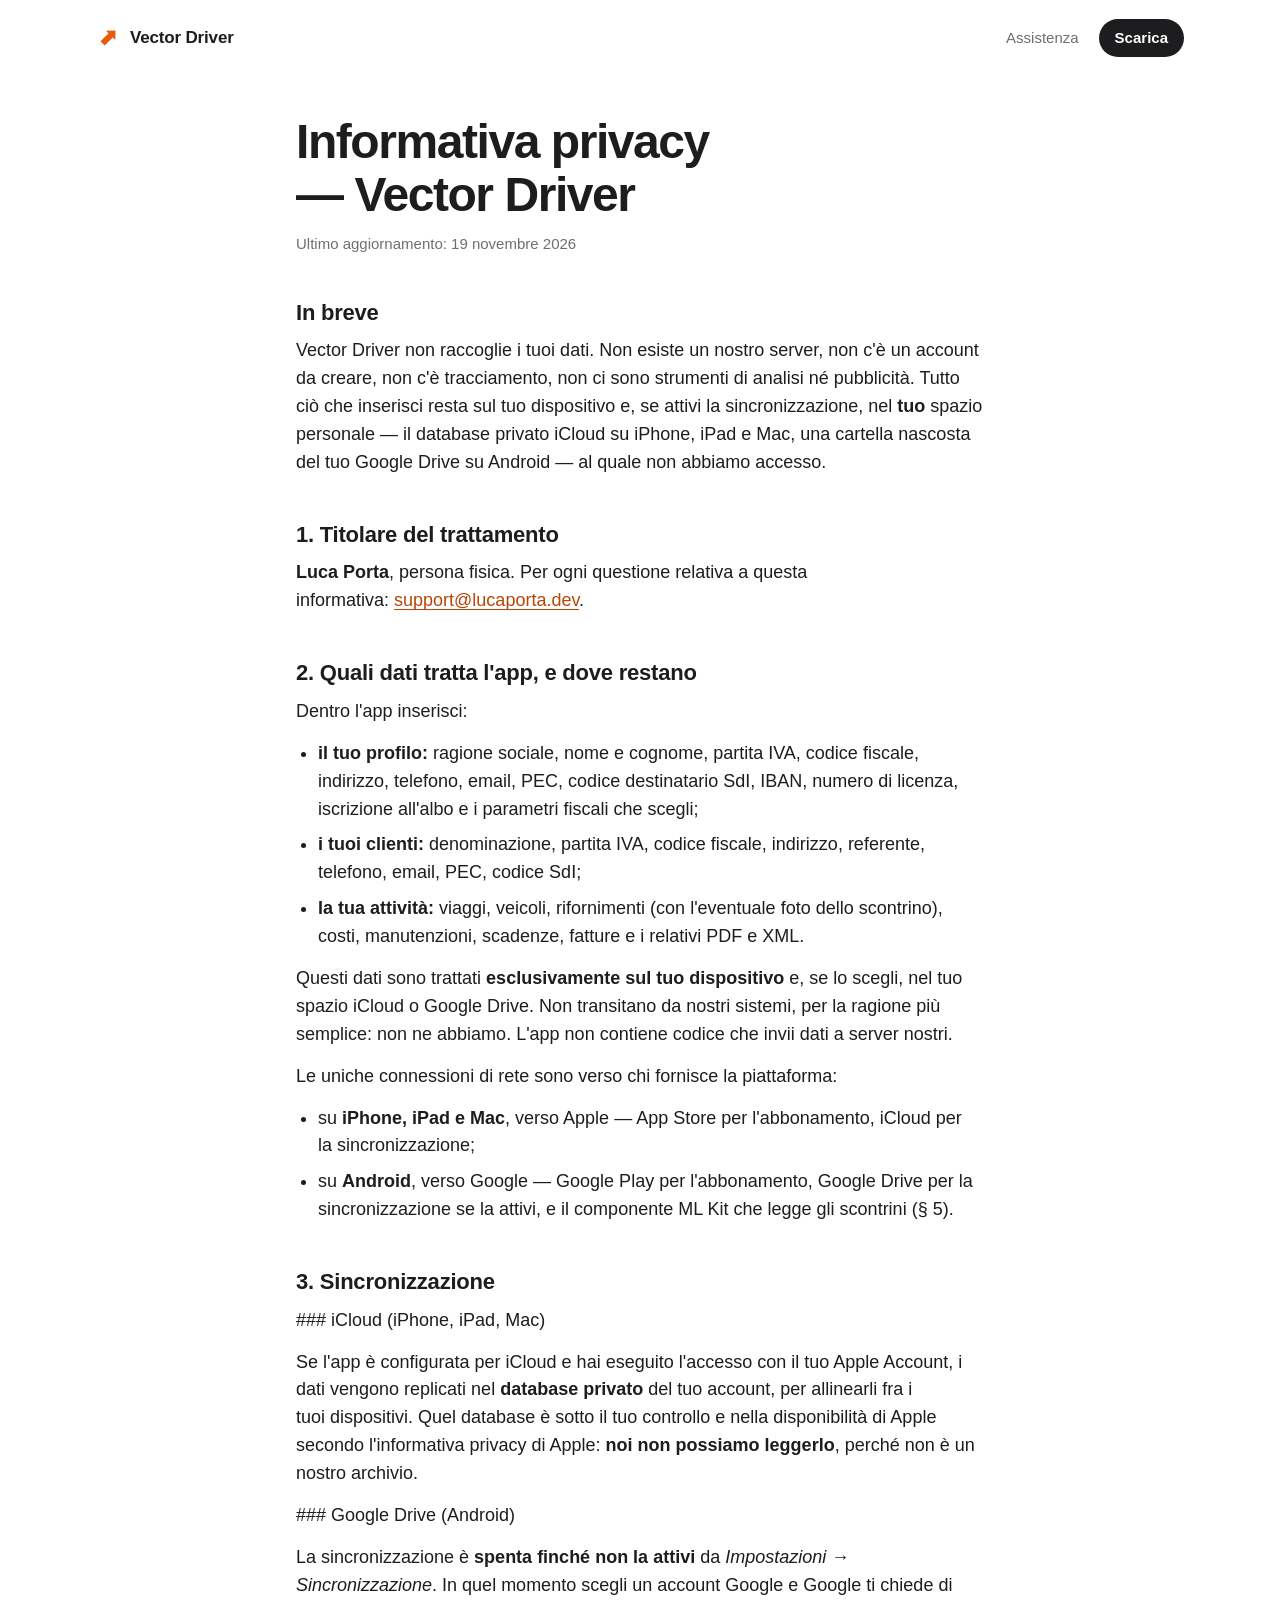
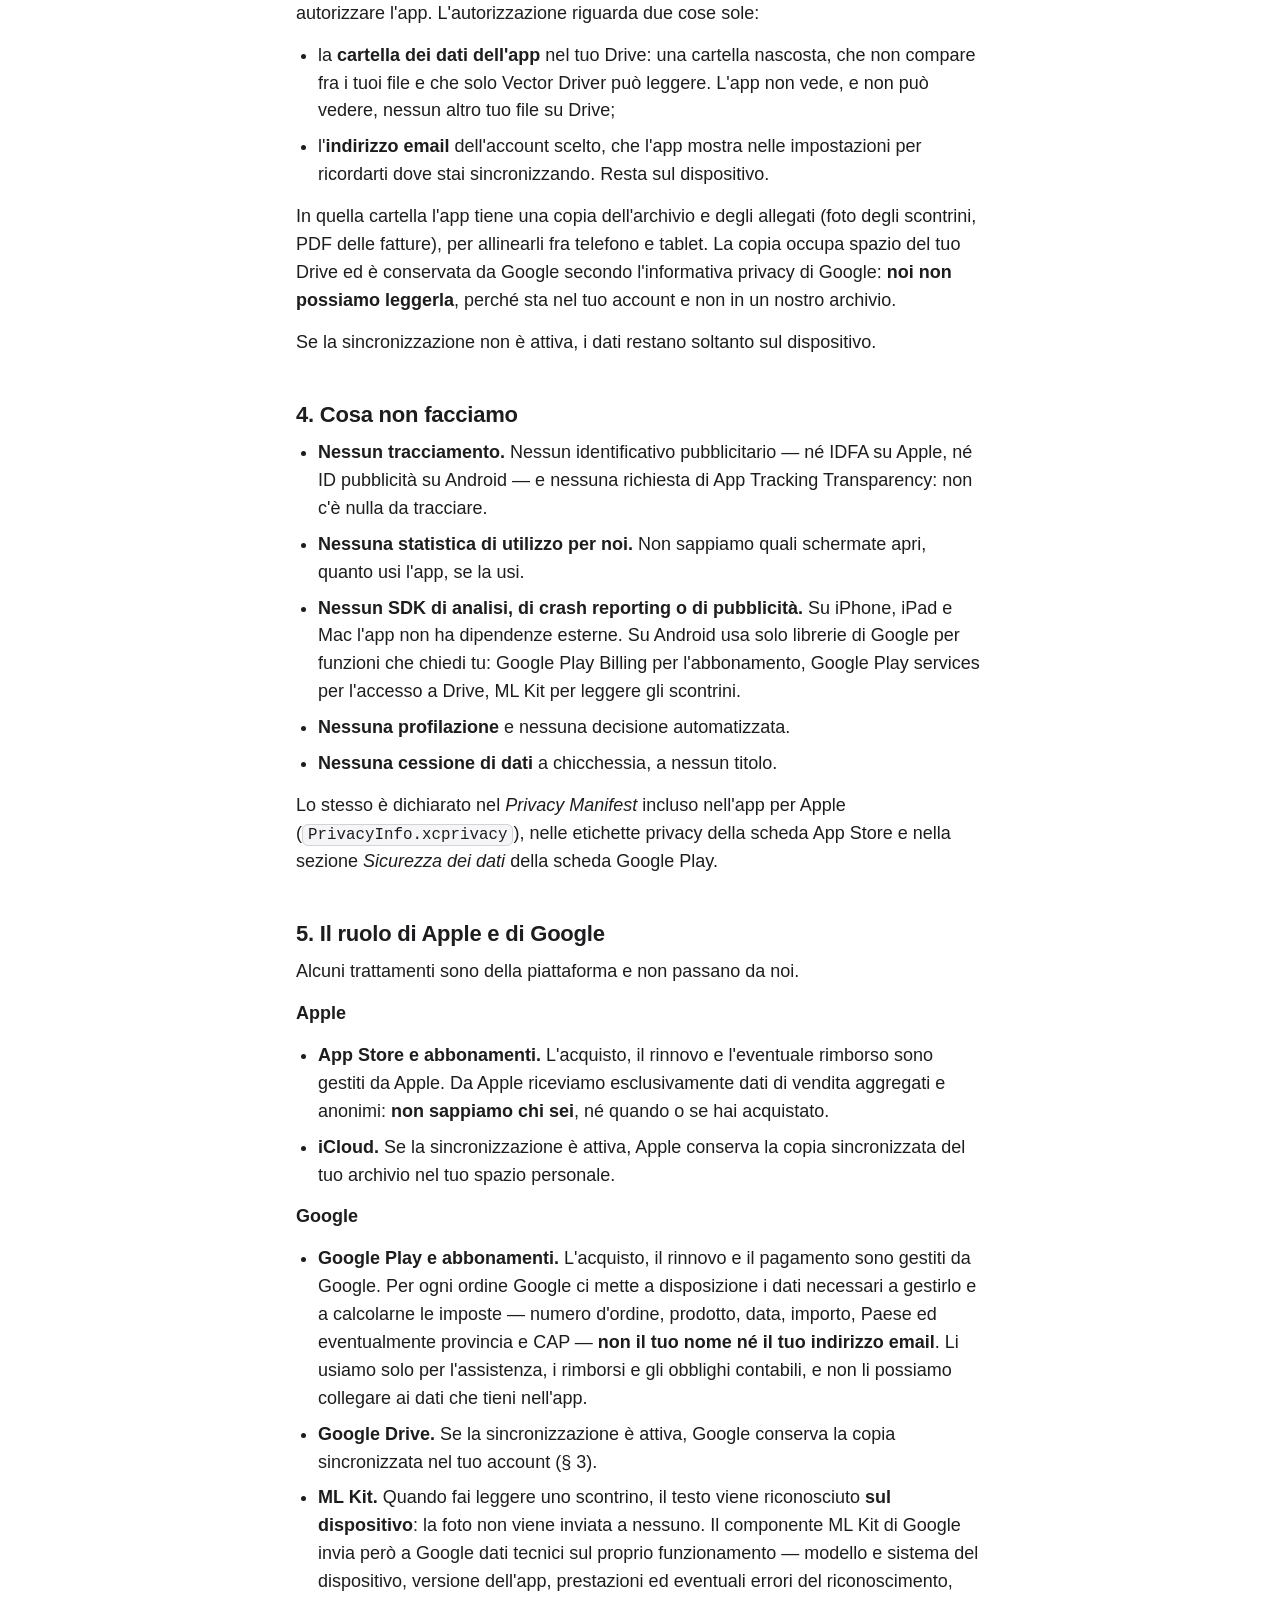
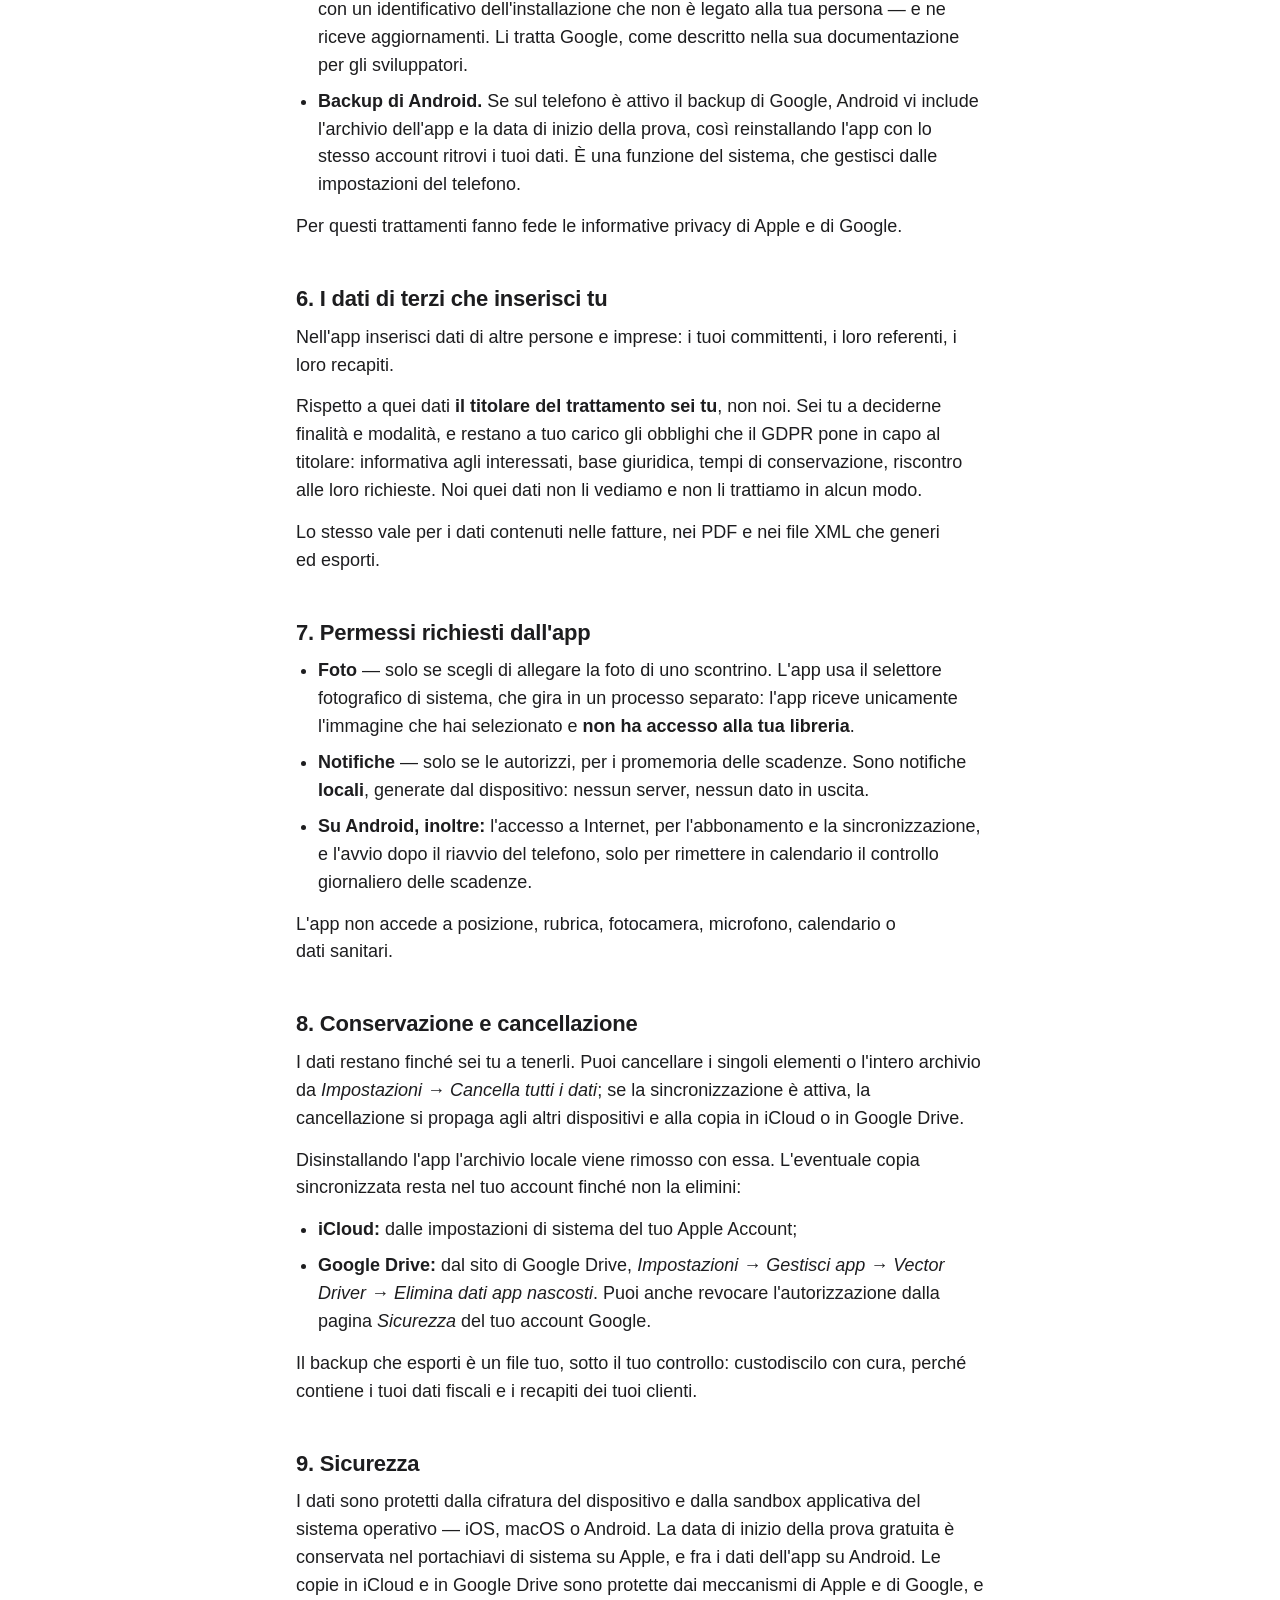
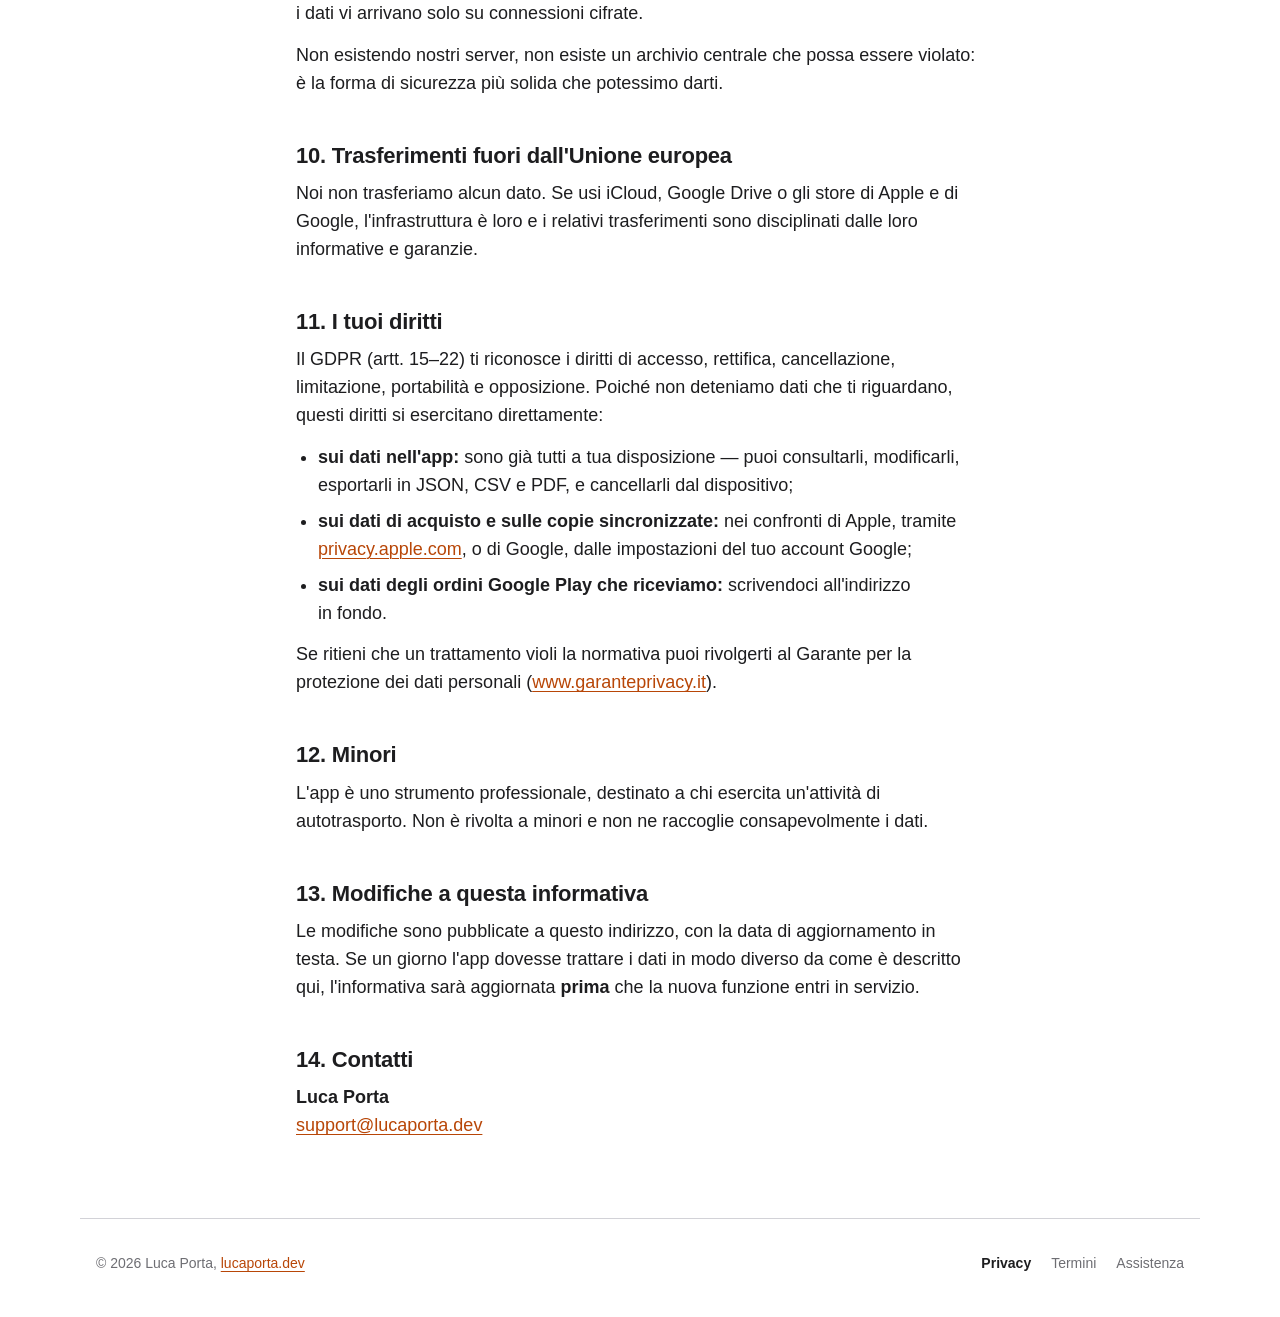
==== commit a8d7b1a5: "Aggiorna il sito da Vector_app@df18b91" ====
--- a/privacy/index.html
+++ b/privacy/index.html
@@ -8,7 +8,7 @@
 <meta name="color-scheme" content="light dark">
 <meta name="apple-itunes-app" content="app-id=6828247352">
 <link rel="icon" href="../favicon.svg" type="image/svg+xml">
-<link rel="stylesheet" href="../stile.css">
+<link rel="stylesheet" href="../stile.css?v=7bd7290cea">
 </head>
 <body>
 <a class="salta" href="#contenuto">Vai al contenuto</a>
@@ -79,7 +79,7 @@
 <address><strong>Luca Porta</strong><br><a href="mailto:support@lucaporta.dev">support@lucaporta.dev</a></address>
 </main>
 <footer class="piede">
-  <span>© 2026 Luca Porta</span>
+  <span>© 2026 Luca Porta, <a href="https://lucaporta.dev" rel="author">lucaporta.dev</a></span>
   <nav aria-label="Documenti"><a href="../privacy/" aria-current="page">Privacy</a><a href="../termini/">Termini</a><a href="../supporto/">Assistenza</a></nav>
 </footer>
 </body>
